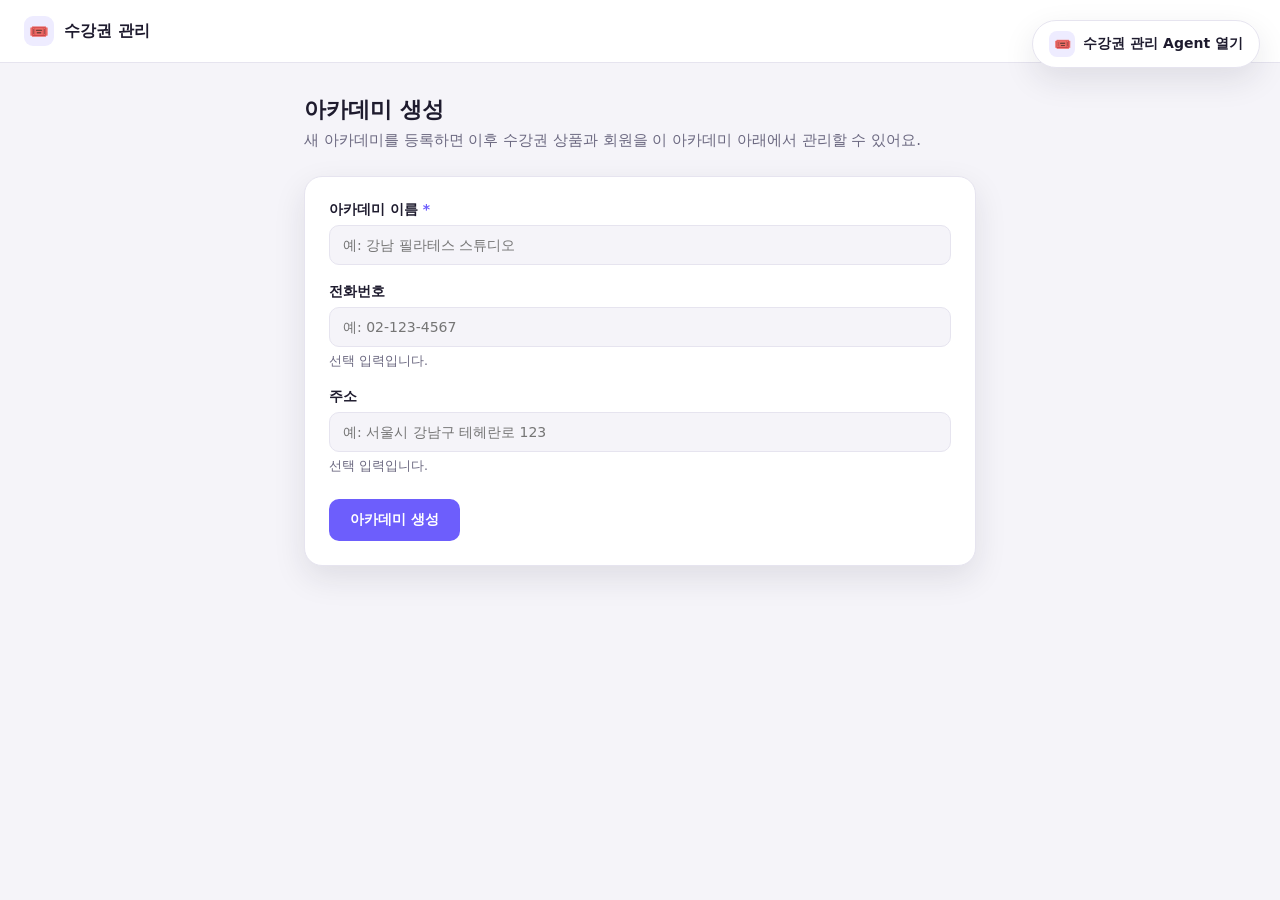
==== frontend/index.html @ db823a8c "feat: index.html" ====
<!DOCTYPE html>
<html lang="ko">
<head>
  <meta charset="UTF-8" />
  <meta name="viewport" content="width=device-width, initial-scale=1.0" />
  <title>수강권 관리 Agent</title>
  <style>
    :root {
      --color-brand: #6d5efc;
      --color-brand-soft: #eeecff;
      --color-text: #1e1b2e;
      --color-muted: #6b6880;
      --color-border: #e6e4ef;
      --color-surface: #ffffff;
      --color-bg: #f5f4f9;
      --radius-card: 18px;
      --shadow-card: 0 12px 32px rgba(30, 27, 46, 0.10);
    }

    * { box-sizing: border-box; }

    html, body {
      margin: 0;
      height: 100%;
    }

    body {
      font-family: "Pretendard", "Segoe UI", system-ui, -apple-system, sans-serif;
      background: var(--color-bg);
      color: var(--color-text);
      min-height: 100%;
    }

    /* ===== 메인 페이지 ===== */
    .app-header {
      display: flex;
      align-items: center;
      gap: 10px;
      padding: 16px 24px;
      background: var(--color-surface);
      border-bottom: 1px solid var(--color-border);
    }

    .app-header__badge {
      display: inline-flex;
      align-items: center;
      justify-content: center;
      width: 30px;
      height: 30px;
      border-radius: 9px;
      background: var(--color-brand-soft);
      font-size: 16px;
    }

    .app-header__title {
      margin: 0;
      font-size: 16px;
      font-weight: 700;
    }

    .page {
      max-width: 720px;
      margin: 0 auto;
      padding: 32px 24px 96px;
    }

    .page__title {
      margin: 0 0 4px;
      font-size: 22px;
      font-weight: 700;
    }

    .page__lead {
      margin: 0 0 24px;
      color: var(--color-muted);
      font-size: 15px;
      line-height: 1.55;
    }

    .panel {
      background: var(--color-surface);
      border: 1px solid var(--color-border);
      border-radius: var(--radius-card);
      box-shadow: var(--shadow-card);
      padding: 24px;
    }

    /* 폼 */
    .field { margin-bottom: 18px; }
    .field:last-of-type { margin-bottom: 0; }

    .field__label {
      display: block;
      margin-bottom: 6px;
      font-size: 14px;
      font-weight: 600;
    }

    .field__req { color: var(--color-brand); }

    .field__hint {
      margin-top: 6px;
      font-size: 12.5px;
      color: var(--color-muted);
    }

    .input {
      width: 100%;
      padding: 11px 13px;
      border: 1px solid var(--color-border);
      border-radius: 10px;
      background: var(--color-bg);
      font: inherit;
      font-size: 14px;
      color: var(--color-text);
    }

    .input:focus {
      outline: none;
      border-color: var(--color-brand);
      background: var(--color-surface);
    }

    .input[aria-invalid="true"] {
      border-color: #d64550;
      background: #fff5f5;
    }

    .field__error {
      margin-top: 6px;
      font-size: 12.5px;
      color: #c1121f;
    }

    .field__error[hidden] { display: none; }

    .form-actions {
      display: flex;
      align-items: center;
      gap: 12px;
      margin-top: 24px;
    }

    .btn {
      display: inline-flex;
      align-items: center;
      justify-content: center;
      gap: 8px;
      padding: 11px 20px;
      border: 1px solid transparent;
      border-radius: 10px;
      font: inherit;
      font-size: 14px;
      font-weight: 600;
      cursor: pointer;
      transition: opacity 0.15s ease, background 0.15s ease;
    }

    .btn--primary {
      background: var(--color-brand);
      color: #fff;
    }

    .btn--primary:hover { opacity: 0.92; }

    .btn--primary:disabled {
      opacity: 0.5;
      cursor: not-allowed;
    }

    .btn:focus-visible {
      outline: 2px solid var(--color-brand);
      outline-offset: 2px;
    }

    .spinner {
      width: 15px;
      height: 15px;
      border: 2px solid rgba(255, 255, 255, 0.5);
      border-top-color: #fff;
      border-radius: 50%;
      animation: spin 0.7s linear infinite;
    }

    @keyframes spin { to { transform: rotate(360deg); } }

    @media (prefers-reduced-motion: reduce) {
      .spinner { animation: none; }
    }

    /* 폼 상태 알림 */
    .form-status {
      margin-top: 20px;
      padding: 14px 16px;
      border-radius: 12px;
      font-size: 14px;
      line-height: 1.55;
    }

    .form-status[hidden] { display: none; }

    .form-status--success {
      background: #edf9f0;
      border: 1px solid #bfe6c8;
      color: #1c6b34;
    }

    .form-status--error {
      background: #fdeef0;
      border: 1px solid #f3c2c8;
      color: #a01722;
    }

    .form-status__title { font-weight: 700; margin-bottom: 4px; }

    .form-status dl {
      margin: 8px 0 0;
      display: grid;
      grid-template-columns: auto 1fr;
      gap: 4px 12px;
      font-size: 13px;
    }

    .form-status dt { color: var(--color-muted); }
    .form-status dd { margin: 0; word-break: break-word; }

    /* ===== 채팅 오버레이 ===== */
    .overlay {
      position: fixed;
      inset: 0;
      z-index: 50;
      display: flex;
      align-items: center;
      justify-content: center;
      padding: 24px;
      background: rgba(30, 27, 46, 0.45);
    }

    .overlay[hidden] { display: none; }

    .card {
      width: 100%;
      max-width: 800px;
      height: 600px;
      max-height: 100%;
      background: var(--color-surface);
      border: 1px solid var(--color-border);
      border-radius: var(--radius-card);
      box-shadow: var(--shadow-card);
      display: flex;
      flex-direction: column;
      overflow: hidden;
    }

    /* 헤더: 제목 + 오른쪽 위 닫기 버튼 */
    .card__header {
      display: flex;
      align-items: center;
      justify-content: space-between;
      gap: 12px;
      padding: 16px 18px;
      border-bottom: 1px solid var(--color-border);
    }

    .card__title {
      display: flex;
      align-items: center;
      gap: 8px;
      font-size: 15px;
      font-weight: 600;
      margin: 0;
    }

    .card__badge {
      display: inline-flex;
      align-items: center;
      justify-content: center;
      width: 28px;
      height: 28px;
      border-radius: 8px;
      background: var(--color-brand-soft);
      color: var(--color-brand);
      font-size: 15px;
    }

    .card__close {
      display: inline-flex;
      align-items: center;
      justify-content: center;
      width: 32px;
      height: 32px;
      border: none;
      border-radius: 8px;
      background: transparent;
      color: var(--color-muted);
      font-size: 20px;
      line-height: 1;
      cursor: pointer;
      transition: background 0.15s ease, color 0.15s ease;
    }

    .card__close:hover {
      background: var(--color-brand-soft);
      color: var(--color-text);
    }

    .card__close:focus-visible {
      outline: 2px solid var(--color-brand);
      outline-offset: 2px;
    }

    /* 닫은 뒤 다시 열기 위한 런처 버튼 (위쪽 고정) */
    .launcher {
      position: fixed;
      top: 20px;
      right: 20px;
      display: inline-flex;
      align-items: center;
      gap: 8px;
      padding: 10px 16px;
      border: 1px solid var(--color-border);
      border-radius: 999px;
      background: var(--color-surface);
      color: var(--color-text);
      font: inherit;
      font-size: 14px;
      font-weight: 600;
      box-shadow: var(--shadow-card);
      cursor: pointer;
      transition: transform 0.15s ease, box-shadow 0.15s ease;
    }

    .launcher:hover {
      transform: translateY(-1px);
      box-shadow: 0 16px 36px rgba(30, 27, 46, 0.14);
    }

    .launcher:focus-visible {
      outline: 2px solid var(--color-brand);
      outline-offset: 2px;
    }

    .launcher[hidden] { display: none; }

    .launcher__icon {
      display: inline-flex;
      align-items: center;
      justify-content: center;
      width: 26px;
      height: 26px;
      border-radius: 8px;
      background: var(--color-brand-soft);
      color: var(--color-brand);
      font-size: 14px;
    }

    /* 헤더 뒤로가기(역할 변경) 버튼 */
    .card__back {
      display: inline-flex;
      align-items: center;
      justify-content: center;
      width: 32px;
      height: 32px;
      margin-right: -4px;
      border: none;
      border-radius: 8px;
      background: transparent;
      color: var(--color-muted);
      font-size: 18px;
      line-height: 1;
      cursor: pointer;
      transition: background 0.15s ease, color 0.15s ease;
    }

    .card__back:hover {
      background: var(--color-brand-soft);
      color: var(--color-text);
    }

    .card__back:focus-visible {
      outline: 2px solid var(--color-brand);
      outline-offset: 2px;
    }

    .card__back[hidden] { display: none; }

    /* 화면(뷰) 전환 */
    .view { display: flex; flex-direction: column; flex: 1; min-height: 0; }
    .view[hidden] { display: none; }

    /* 역할 선택 화면 */
    .role-view {
      padding: 28px 24px;
      gap: 18px;
      overflow-y: auto;
    }

    .role-view__lead {
      margin: 6px 2px 2px;
      color: var(--color-muted);
      font-size: 15px;
      line-height: 1.5;
    }

    /* 넓은 화면에서는 역할 카드를 2열로 */
    .role-grid {
      display: grid;
      grid-template-columns: repeat(2, 1fr);
      gap: 16px;
    }

    .role-card {
      display: flex;
      flex-direction: column;
      align-items: flex-start;
      gap: 14px;
      width: 100%;
      height: 100%;
      text-align: left;
      padding: 22px;
      border: 1px solid var(--color-border);
      border-radius: 14px;
      background: var(--color-surface);
      cursor: pointer;
      transition: border-color 0.15s ease, box-shadow 0.15s ease, transform 0.15s ease;
    }

    .role-card:hover {
      border-color: var(--color-brand);
      box-shadow: var(--shadow-card);
      transform: translateY(-1px);
    }

    .role-card:focus-visible {
      outline: 2px solid var(--color-brand);
      outline-offset: 2px;
    }

    .role-card__icon {
      flex-shrink: 0;
      display: inline-flex;
      align-items: center;
      justify-content: center;
      width: 46px;
      height: 46px;
      border-radius: 12px;
      background: var(--color-brand-soft);
      font-size: 22px;
    }

    .role-card__text { display: flex; flex-direction: column; gap: 3px; }

    .role-card__name {
      font-size: 15px;
      font-weight: 600;
      color: var(--color-text);
    }

    .role-card__desc {
      font-size: 13px;
      line-height: 1.45;
      color: var(--color-muted);
    }

    /* 좁은 화면: 카드 높이/역할 2열/말풍선 폭을 완화 */
    @media (max-width: 720px) {
      .overlay { padding: 12px; align-items: stretch; }
      .card { height: auto; min-height: 520px; max-width: 100%; flex: 1; }
      .role-grid { grid-template-columns: 1fr; }
      .message { max-width: 82%; }
      .launcher { top: 12px; right: 12px; }
      .page { padding: 24px 16px 96px; }
    }

    /* 본문: 채팅 메시지 영역 */
    .card__body {
      flex: 1;
      overflow-y: auto;
      padding: 18px;
      display: flex;
      flex-direction: column;
      gap: 12px;
    }

    .message {
      max-width: 66%;
      padding: 10px 14px;
      border-radius: 14px;
      font-size: 14px;
      line-height: 1.5;
      white-space: pre-wrap;
      word-break: break-word;
    }

    .message--bot {
      align-self: flex-start;
      background: var(--color-brand-soft);
      color: var(--color-text);
      border-bottom-left-radius: 4px;
    }

    .message--user {
      align-self: flex-end;
      background: var(--color-brand);
      color: #fff;
      border-bottom-right-radius: 4px;
    }

    /* 하단: 채팅 입력창 */
    .card__footer {
      border-top: 1px solid var(--color-border);
      padding: 12px;
    }

    .chat-form {
      display: flex;
      align-items: flex-end;
      gap: 8px;
      background: var(--color-bg);
      border: 1px solid var(--color-border);
      border-radius: 14px;
      padding: 6px 6px 6px 12px;
    }

    .chat-form:focus-within {
      border-color: var(--color-brand);
    }

    .chat-form__input {
      flex: 1;
      border: none;
      background: transparent;
      resize: none;
      font: inherit;
      font-size: 14px;
      line-height: 1.5;
      color: var(--color-text);
      max-height: 96px;
      padding: 6px 0;
    }

    .chat-form__input:focus {
      outline: none;
    }

    .chat-form__send {
      flex-shrink: 0;
      display: inline-flex;
      align-items: center;
      justify-content: center;
      width: 36px;
      height: 36px;
      border: none;
      border-radius: 10px;
      background: var(--color-brand);
      color: #fff;
      font-size: 16px;
      cursor: pointer;
      transition: opacity 0.15s ease;
    }

    .chat-form__send:hover { opacity: 0.9; }

    .chat-form__send:disabled {
      opacity: 0.4;
      cursor: not-allowed;
    }

    .chat-form__send:focus-visible {
      outline: 2px solid var(--color-brand);
      outline-offset: 2px;
    }
  </style>
</head>
<body>
  <!-- 상단 헤더 -->
  <header class="app-header">
    <span class="app-header__badge" aria-hidden="true">🎟️</span>
    <h1 class="app-header__title">수강권 관리</h1>
  </header>

  <!-- 메인 페이지: 아카데미 생성 -->
  <main class="page">
    <h2 class="page__title">아카데미 생성</h2>
    <p class="page__lead">새 아카데미를 등록하면 이후 수강권 상품과 회원을 이 아카데미 아래에서 관리할 수 있어요.</p>

    <section class="panel">
      <form id="academyForm" novalidate>
        <div class="field">
          <label class="field__label" for="academyName">
            아카데미 이름 <span class="field__req" aria-hidden="true">*</span>
          </label>
          <input
            class="input"
            type="text"
            id="academyName"
            name="name"
            maxlength="200"
            placeholder="예: 강남 필라테스 스튜디오"
            autocomplete="organization"
            required
          />
          <p class="field__error" id="academyNameError" hidden></p>
        </div>

        <div class="field">
          <label class="field__label" for="academyPhone">전화번호</label>
          <input
            class="input"
            type="tel"
            id="academyPhone"
            name="phone"
            maxlength="50"
            placeholder="예: 02-123-4567"
            autocomplete="tel"
          />
          <p class="field__hint">선택 입력입니다.</p>
        </div>

        <div class="field">
          <label class="field__label" for="academyAddress">주소</label>
          <input
            class="input"
            type="text"
            id="academyAddress"
            name="address"
            maxlength="500"
            placeholder="예: 서울시 강남구 테헤란로 123"
            autocomplete="street-address"
          />
          <p class="field__hint">선택 입력입니다.</p>
        </div>

        <div class="form-actions">
          <button type="submit" class="btn btn--primary" id="academySubmit">아카데미 생성</button>
        </div>

        <div class="form-status" id="academyStatus" role="status" aria-live="polite" hidden></div>
      </form>
    </section>
  </main>

  <!-- 수강권 관리 Agent 실행 버튼 -->
  <button type="button" class="launcher" id="launcherBtn">
    <span class="launcher__icon" aria-hidden="true">🎟️</span>
    수강권 관리 Agent 열기
  </button>

  <!-- 채팅 오버레이 -->
  <div class="overlay" id="overlay" hidden>
  <section class="card" role="dialog" aria-modal="true" aria-label="수강권 관리 Agent 채팅">
    <header class="card__header">
      <button type="button" class="card__back" id="backBtn" aria-label="역할 다시 선택" hidden>&larr;</button>
      <h1 class="card__title">
        <span class="card__badge" id="headerBadge" aria-hidden="true">🎟️</span>
        <span id="headerTitle">수강권 관리 Agent</span>
      </h1>
      <button type="button" class="card__close" id="closeBtn" aria-label="닫기">&times;</button>
    </header>

    <!-- 1단계: 역할 선택 -->
    <div class="view role-view" id="roleView">
      <p class="role-view__lead">어떤 방식으로 이용하시나요? 역할에 맞는 관리 화면으로 안내해 드릴게요.</p>

      <div class="role-grid">
        <button type="button" class="role-card" data-role="owner">
          <span class="role-card__icon" aria-hidden="true">🏫</span>
          <span class="role-card__text">
            <span class="role-card__name">자영업자 (사업자)</span>
            <span class="role-card__desc">수강권 상품 등록, 회원 수강권 발급·차감, 매출·잔여 현황을 관리해요.</span>
          </span>
        </button>

        <button type="button" class="role-card" data-role="member">
          <span class="role-card__icon" aria-hidden="true">🙋</span>
          <span class="role-card__text">
            <span class="role-card__name">회원 (이용자)</span>
            <span class="role-card__desc">내 수강권 잔여 횟수·만료일 확인, 사용 내역 조회, 예약·환불을 요청해요.</span>
          </span>
        </button>
      </div>
    </div>

    <!-- 2단계: 역할별 채팅 -->
    <div class="view" id="chatView" hidden>
      <div class="card__body" id="messages" aria-live="polite"></div>

      <footer class="card__footer">
        <form class="chat-form" id="chatForm">
          <label for="chatInput" class="sr-only" style="position:absolute;width:1px;height:1px;overflow:hidden;clip:rect(0 0 0 0);">메시지 입력</label>
          <textarea
            id="chatInput"
            class="chat-form__input"
            rows="1"
            placeholder="메시지를 입력하세요…"
            autocomplete="off"
          ></textarea>
          <button type="submit" class="chat-form__send" id="sendBtn" aria-label="보내기" disabled>➤</button>
        </form>
      </footer>
    </div>
  </section>
  </div>

  <script>
    // =========================================================
    // API 클라이언트 — 백엔드 경계를 이 한 곳에서만 관리한다.
    // 실제 URL/헤더는 화면 로직이 알지 못하게 어댑터로 감싼다.
    // =========================================================
    const API_BASE_URL =
      (window.__API_BASE_URL__ || "http://127.0.0.1:8000").replace(/\/+$/, "");

    async function apiRequest(path, options = {}) {
      const res = await fetch(API_BASE_URL + path, {
        headers: { "Content-Type": "application/json" },
        ...options,
      });
      let body = null;
      try {
        body = await res.json();
      } catch (_) {
        /* 본문이 없거나 JSON이 아님 */
      }
      if (!res.ok) {
        const err = new Error("API 요청 실패");
        err.status = res.status;
        err.body = body;
        throw err;
      }
      return body;
    }

    const academyApi = {
      // POST /api/academies → 생성된 아카데미 객체 반환
      create(payload) {
        return apiRequest("/api/academies", {
          method: "POST",
          body: JSON.stringify(payload),
        });
      },
    };

    // 서버/네트워크 오류를 사용자에게 보여줄 문구로 변환
    function messageFromError(err) {
      if (err.status === undefined) {
        return "서버에 연결할 수 없어요. 백엔드가 실행 중인지 확인한 뒤 다시 시도해 주세요.";
      }
      if (err.body && err.body.error && err.body.error.message) {
        return err.body.error.message; // 예측된 업무 오류
      }
      if (err.body && Array.isArray(err.body.detail) && err.body.detail[0]) {
        return err.body.detail[0].msg || "입력값을 다시 확인해 주세요.";
      }
      return `요청에 실패했어요. (HTTP ${err.status})`;
    }

    // =========================================================
    // 아카데미 생성 폼
    // =========================================================
    const academyForm = document.getElementById("academyForm");
    const academyName = document.getElementById("academyName");
    const academyPhone = document.getElementById("academyPhone");
    const academyAddress = document.getElementById("academyAddress");
    const academyNameError = document.getElementById("academyNameError");
    const academySubmit = document.getElementById("academySubmit");
    const academyStatus = document.getElementById("academyStatus");

    function setNameError(msg) {
      if (msg) {
        academyNameError.textContent = msg;
        academyNameError.hidden = false;
        academyName.setAttribute("aria-invalid", "true");
      } else {
        academyNameError.hidden = true;
        academyName.removeAttribute("aria-invalid");
      }
    }

    function setSubmitting(on) {
      academySubmit.disabled = on;
      academySubmit.textContent = "";
      if (on) {
        const sp = document.createElement("span");
        sp.className = "spinner";
        academySubmit.append(sp, document.createTextNode("생성 중…"));
      } else {
        academySubmit.textContent = "아카데미 생성";
      }
    }

    // 결과는 DOM API로만 구성해 사용자 입력/서버 응답을 안전하게 렌더링
    function showAcademySuccess(academy) {
      academyStatus.className = "form-status form-status--success";
      academyStatus.textContent = "";
      const title = document.createElement("div");
      title.className = "form-status__title";
      title.textContent = "아카데미가 생성되었습니다.";
      const dl = document.createElement("dl");
      const rows = [
        ["ID", String(academy.id)],
        ["이름", academy.name],
        ["전화번호", academy.phone || "-"],
        ["주소", academy.address || "-"],
      ];
      for (const [key, value] of rows) {
        const dt = document.createElement("dt");
        dt.textContent = key;
        const dd = document.createElement("dd");
        dd.textContent = value;
        dl.append(dt, dd);
      }
      academyStatus.append(title, dl);
      academyStatus.hidden = false;
    }

    function showAcademyError(message) {
      academyStatus.className = "form-status form-status--error";
      academyStatus.textContent = "";
      const title = document.createElement("div");
      title.className = "form-status__title";
      title.textContent = "생성에 실패했습니다.";
      const body = document.createElement("div");
      body.textContent = message;
      academyStatus.append(title, body);
      academyStatus.hidden = false;
    }

    // 이름을 입력하기 시작하면 오류 표시를 해제
    academyName.addEventListener("input", () => {
      if (academyName.value.trim()) setNameError("");
    });

    academyForm.addEventListener("submit", async (e) => {
      e.preventDefault();

      const name = academyName.value.trim();
      if (!name) {
        setNameError("아카데미 이름을 입력해 주세요.");
        academyName.focus();
        return;
      }
      setNameError("");
      academyStatus.hidden = true;

      // 백엔드가 허용하는 필드만 전송(빈 선택값은 생략)
      const payload = { name };
      const phone = academyPhone.value.trim();
      const address = academyAddress.value.trim();
      if (phone) payload.phone = phone;
      if (address) payload.address = address;

      setSubmitting(true);
      try {
        const academy = await academyApi.create(payload);
        showAcademySuccess(academy);
        academyForm.reset();
      } catch (err) {
        showAcademyError(messageFromError(err));
      } finally {
        setSubmitting(false);
      }
    });

    // =========================================================
    // 수강권 관리 Agent (오버레이 채팅)
    // =========================================================
    const overlay = document.getElementById("overlay");
    const messagesEl = document.getElementById("messages");
    const form = document.getElementById("chatForm");
    const input = document.getElementById("chatInput");
    const sendBtn = document.getElementById("sendBtn");
    const closeBtn = document.getElementById("closeBtn");
    const backBtn = document.getElementById("backBtn");
    const launcherBtn = document.getElementById("launcherBtn");
    const card = document.querySelector(".card");
    const roleView = document.getElementById("roleView");
    const chatView = document.getElementById("chatView");
    const headerBadge = document.getElementById("headerBadge");
    const headerTitle = document.getElementById("headerTitle");
    const roleButtons = document.querySelectorAll(".role-card");

    // 역할별 화면 구성 (자영업자 / 회원)
    const ROLES = {
      owner: {
        badge: "🏫",
        title: "수강권 관리 · 사업자",
        greeting: "사업자 모드예요. 수강권 상품 등록, 회원 발급·차감, 매출 현황 중 무엇을 도와드릴까요?",
        placeholder: "예: 10회권 상품을 새로 만들어줘",
      },
      member: {
        badge: "🙋",
        title: "수강권 관리 · 회원",
        greeting: "회원 모드예요. 내 수강권 잔여 횟수, 만료일, 사용 내역 중 무엇이 궁금하세요?",
        placeholder: "예: 내 수강권 몇 회 남았는지 알려줘",
      },
    };

    // 역할 선택 → 채팅 화면으로 전환
    function selectRole(roleKey) {
      const role = ROLES[roleKey];
      if (!role) return;
      headerBadge.textContent = role.badge;
      headerTitle.textContent = role.title;
      input.placeholder = role.placeholder;
      messagesEl.innerHTML = "";
      addMessage(role.greeting, "bot");
      roleView.hidden = true;
      chatView.hidden = false;
      backBtn.hidden = false;
      input.value = "";
      syncInput();
      input.focus();
    }

    // 채팅 → 역할 선택 화면으로 복귀
    function showRolePicker() {
      chatView.hidden = true;
      roleView.hidden = false;
      backBtn.hidden = true;
      headerBadge.textContent = "🎟️";
      headerTitle.textContent = "수강권 관리 Agent";
    }

    // 사용자 입력은 textContent로만 넣어 안전하게 렌더링
    function addMessage(text, from) {
      const el = document.createElement("div");
      el.className = "message message--" + from;
      el.textContent = text;
      messagesEl.appendChild(el);
      messagesEl.scrollTop = messagesEl.scrollHeight;
    }

    // 입력값 유무에 따라 보내기 버튼 활성화 + 높이 자동 조절
    function syncInput() {
      sendBtn.disabled = input.value.trim().length === 0;
      input.style.height = "auto";
      input.style.height = Math.min(input.scrollHeight, 96) + "px";
    }

    input.addEventListener("input", syncInput);

    // Enter 전송, Shift+Enter 줄바꿈
    input.addEventListener("keydown", (e) => {
      if (e.key === "Enter" && !e.shiftKey) {
        e.preventDefault();
        form.requestSubmit();
      }
    });

    form.addEventListener("submit", (e) => {
      e.preventDefault();
      const text = input.value.trim();
      if (!text) return;
      addMessage(text, "user");
      input.value = "";
      syncInput();
      input.focus();
      // TODO: 백엔드 API 연동 자리 (현재는 목 응답)
    });

    roleButtons.forEach((btn) => {
      btn.addEventListener("click", () => selectRole(btn.dataset.role));
    });

    backBtn.addEventListener("click", showRolePicker);

    // 오버레이 열기/닫기 + 포커스 관리
    let lastFocused = null;

    function openAgent() {
      lastFocused = document.activeElement;
      overlay.hidden = false;
      launcherBtn.hidden = true;
      // 채팅 중이면 입력창, 아니면 첫 역할 버튼으로 포커스
      (chatView.hidden ? roleButtons[0] : input).focus();
    }

    function closeAgent() {
      overlay.hidden = true;
      launcherBtn.hidden = false;
      (lastFocused && document.contains(lastFocused) ? lastFocused : launcherBtn).focus();
    }

    launcherBtn.addEventListener("click", openAgent);
    closeBtn.addEventListener("click", closeAgent);

    // 배경(오버레이) 클릭으로 닫기
    overlay.addEventListener("mousedown", (e) => {
      if (e.target === overlay) closeAgent();
    });

    // Escape로 닫기
    document.addEventListener("keydown", (e) => {
      if (e.key === "Escape" && !overlay.hidden) closeAgent();
    });
  </script>
</body>
</html>
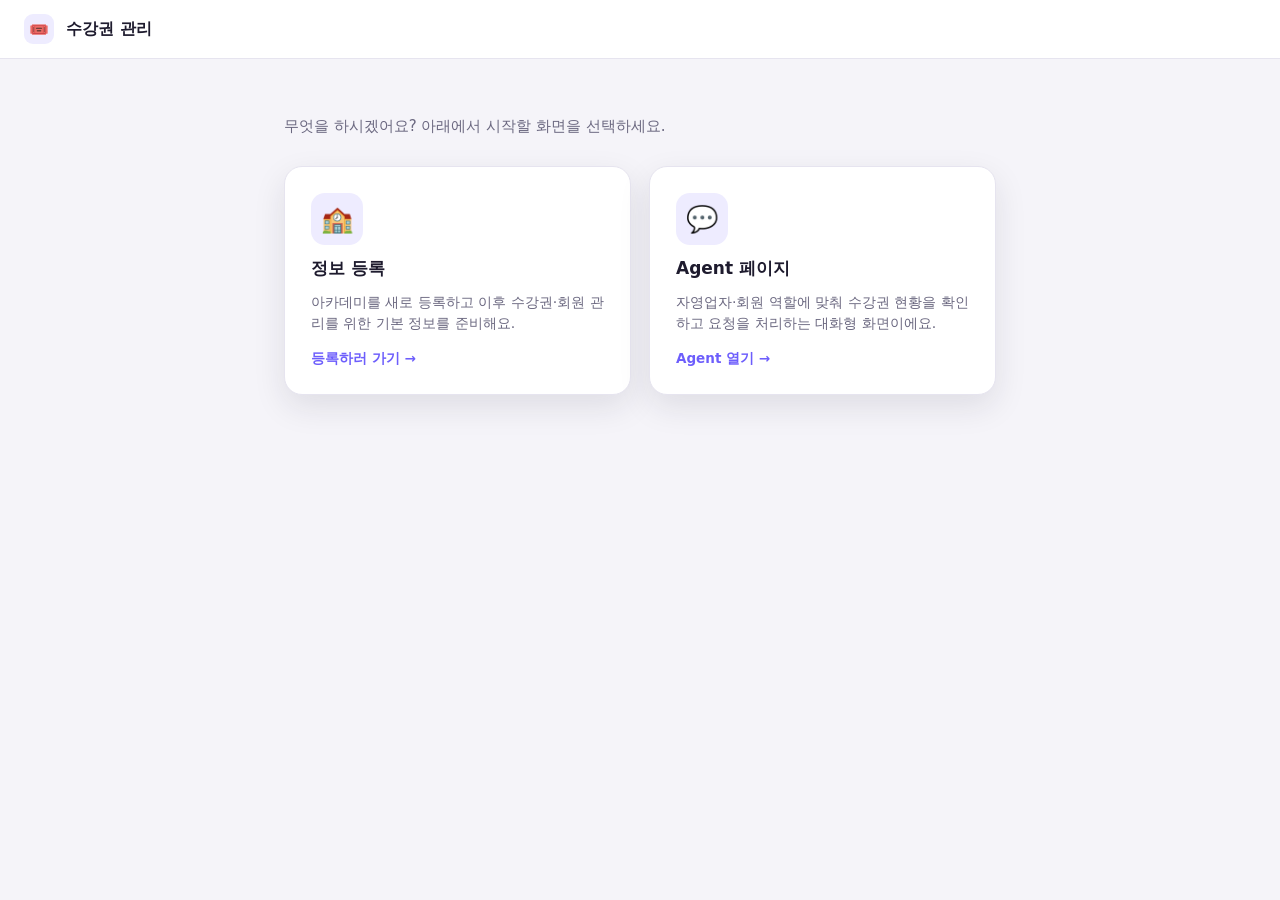
==== commit 0117da63: "feat: html 페이지 분리" ====
--- a/frontend/index.html
+++ b/frontend/index.html
@@ -3,996 +3,33 @@
 <head>
   <meta charset="UTF-8" />
   <meta name="viewport" content="width=device-width, initial-scale=1.0" />
-  <title>수강권 관리 Agent</title>
-  <style>
-    :root {
-      --color-brand: #6d5efc;
-      --color-brand-soft: #eeecff;
-      --color-text: #1e1b2e;
-      --color-muted: #6b6880;
-      --color-border: #e6e4ef;
-      --color-surface: #ffffff;
-      --color-bg: #f5f4f9;
-      --radius-card: 18px;
-      --shadow-card: 0 12px 32px rgba(30, 27, 46, 0.10);
-    }
-
-    * { box-sizing: border-box; }
-
-    html, body {
-      margin: 0;
-      height: 100%;
-    }
-
-    body {
-      font-family: "Pretendard", "Segoe UI", system-ui, -apple-system, sans-serif;
-      background: var(--color-bg);
-      color: var(--color-text);
-      min-height: 100%;
-    }
-
-    /* ===== 메인 페이지 ===== */
-    .app-header {
-      display: flex;
-      align-items: center;
-      gap: 10px;
-      padding: 16px 24px;
-      background: var(--color-surface);
-      border-bottom: 1px solid var(--color-border);
-    }
-
-    .app-header__badge {
-      display: inline-flex;
-      align-items: center;
-      justify-content: center;
-      width: 30px;
-      height: 30px;
-      border-radius: 9px;
-      background: var(--color-brand-soft);
-      font-size: 16px;
-    }
-
-    .app-header__title {
-      margin: 0;
-      font-size: 16px;
-      font-weight: 700;
-    }
-
-    .page {
-      max-width: 720px;
-      margin: 0 auto;
-      padding: 32px 24px 96px;
-    }
-
-    .page__title {
-      margin: 0 0 4px;
-      font-size: 22px;
-      font-weight: 700;
-    }
-
-    .page__lead {
-      margin: 0 0 24px;
-      color: var(--color-muted);
-      font-size: 15px;
-      line-height: 1.55;
-    }
-
-    .panel {
-      background: var(--color-surface);
-      border: 1px solid var(--color-border);
-      border-radius: var(--radius-card);
-      box-shadow: var(--shadow-card);
-      padding: 24px;
-    }
-
-    /* 폼 */
-    .field { margin-bottom: 18px; }
-    .field:last-of-type { margin-bottom: 0; }
-
-    .field__label {
-      display: block;
-      margin-bottom: 6px;
-      font-size: 14px;
-      font-weight: 600;
-    }
-
-    .field__req { color: var(--color-brand); }
-
-    .field__hint {
-      margin-top: 6px;
-      font-size: 12.5px;
-      color: var(--color-muted);
-    }
-
-    .input {
-      width: 100%;
-      padding: 11px 13px;
-      border: 1px solid var(--color-border);
-      border-radius: 10px;
-      background: var(--color-bg);
-      font: inherit;
-      font-size: 14px;
-      color: var(--color-text);
-    }
-
-    .input:focus {
-      outline: none;
-      border-color: var(--color-brand);
-      background: var(--color-surface);
-    }
-
-    .input[aria-invalid="true"] {
-      border-color: #d64550;
-      background: #fff5f5;
-    }
-
-    .field__error {
-      margin-top: 6px;
-      font-size: 12.5px;
-      color: #c1121f;
-    }
-
-    .field__error[hidden] { display: none; }
-
-    .form-actions {
-      display: flex;
-      align-items: center;
-      gap: 12px;
-      margin-top: 24px;
-    }
-
-    .btn {
-      display: inline-flex;
-      align-items: center;
-      justify-content: center;
-      gap: 8px;
-      padding: 11px 20px;
-      border: 1px solid transparent;
-      border-radius: 10px;
-      font: inherit;
-      font-size: 14px;
-      font-weight: 600;
-      cursor: pointer;
-      transition: opacity 0.15s ease, background 0.15s ease;
-    }
-
-    .btn--primary {
-      background: var(--color-brand);
-      color: #fff;
-    }
-
-    .btn--primary:hover { opacity: 0.92; }
-
-    .btn--primary:disabled {
-      opacity: 0.5;
-      cursor: not-allowed;
-    }
-
-    .btn:focus-visible {
-      outline: 2px solid var(--color-brand);
-      outline-offset: 2px;
-    }
-
-    .spinner {
-      width: 15px;
-      height: 15px;
-      border: 2px solid rgba(255, 255, 255, 0.5);
-      border-top-color: #fff;
-      border-radius: 50%;
-      animation: spin 0.7s linear infinite;
-    }
-
-    @keyframes spin { to { transform: rotate(360deg); } }
-
-    @media (prefers-reduced-motion: reduce) {
-      .spinner { animation: none; }
-    }
-
-    /* 폼 상태 알림 */
-    .form-status {
-      margin-top: 20px;
-      padding: 14px 16px;
-      border-radius: 12px;
-      font-size: 14px;
-      line-height: 1.55;
-    }
-
-    .form-status[hidden] { display: none; }
-
-    .form-status--success {
-      background: #edf9f0;
-      border: 1px solid #bfe6c8;
-      color: #1c6b34;
-    }
-
-    .form-status--error {
-      background: #fdeef0;
-      border: 1px solid #f3c2c8;
-      color: #a01722;
-    }
-
-    .form-status__title { font-weight: 700; margin-bottom: 4px; }
-
-    .form-status dl {
-      margin: 8px 0 0;
-      display: grid;
-      grid-template-columns: auto 1fr;
-      gap: 4px 12px;
-      font-size: 13px;
-    }
-
-    .form-status dt { color: var(--color-muted); }
-    .form-status dd { margin: 0; word-break: break-word; }
-
-    /* ===== 채팅 오버레이 ===== */
-    .overlay {
-      position: fixed;
-      inset: 0;
-      z-index: 50;
-      display: flex;
-      align-items: center;
-      justify-content: center;
-      padding: 24px;
-      background: rgba(30, 27, 46, 0.45);
-    }
-
-    .overlay[hidden] { display: none; }
-
-    .card {
-      width: 100%;
-      max-width: 800px;
-      height: 600px;
-      max-height: 100%;
-      background: var(--color-surface);
-      border: 1px solid var(--color-border);
-      border-radius: var(--radius-card);
-      box-shadow: var(--shadow-card);
-      display: flex;
-      flex-direction: column;
-      overflow: hidden;
-    }
-
-    /* 헤더: 제목 + 오른쪽 위 닫기 버튼 */
-    .card__header {
-      display: flex;
-      align-items: center;
-      justify-content: space-between;
-      gap: 12px;
-      padding: 16px 18px;
-      border-bottom: 1px solid var(--color-border);
-    }
-
-    .card__title {
-      display: flex;
-      align-items: center;
-      gap: 8px;
-      font-size: 15px;
-      font-weight: 600;
-      margin: 0;
-    }
-
-    .card__badge {
-      display: inline-flex;
-      align-items: center;
-      justify-content: center;
-      width: 28px;
-      height: 28px;
-      border-radius: 8px;
-      background: var(--color-brand-soft);
-      color: var(--color-brand);
-      font-size: 15px;
-    }
-
-    .card__close {
-      display: inline-flex;
-      align-items: center;
-      justify-content: center;
-      width: 32px;
-      height: 32px;
-      border: none;
-      border-radius: 8px;
-      background: transparent;
-      color: var(--color-muted);
-      font-size: 20px;
-      line-height: 1;
-      cursor: pointer;
-      transition: background 0.15s ease, color 0.15s ease;
-    }
-
-    .card__close:hover {
-      background: var(--color-brand-soft);
-      color: var(--color-text);
-    }
-
-    .card__close:focus-visible {
-      outline: 2px solid var(--color-brand);
-      outline-offset: 2px;
-    }
-
-    /* 닫은 뒤 다시 열기 위한 런처 버튼 (위쪽 고정) */
-    .launcher {
-      position: fixed;
-      top: 20px;
-      right: 20px;
-      display: inline-flex;
-      align-items: center;
-      gap: 8px;
-      padding: 10px 16px;
-      border: 1px solid var(--color-border);
-      border-radius: 999px;
-      background: var(--color-surface);
-      color: var(--color-text);
-      font: inherit;
-      font-size: 14px;
-      font-weight: 600;
-      box-shadow: var(--shadow-card);
-      cursor: pointer;
-      transition: transform 0.15s ease, box-shadow 0.15s ease;
-    }
-
-    .launcher:hover {
-      transform: translateY(-1px);
-      box-shadow: 0 16px 36px rgba(30, 27, 46, 0.14);
-    }
-
-    .launcher:focus-visible {
-      outline: 2px solid var(--color-brand);
-      outline-offset: 2px;
-    }
-
-    .launcher[hidden] { display: none; }
-
-    .launcher__icon {
-      display: inline-flex;
-      align-items: center;
-      justify-content: center;
-      width: 26px;
-      height: 26px;
-      border-radius: 8px;
-      background: var(--color-brand-soft);
-      color: var(--color-brand);
-      font-size: 14px;
-    }
-
-    /* 헤더 뒤로가기(역할 변경) 버튼 */
-    .card__back {
-      display: inline-flex;
-      align-items: center;
-      justify-content: center;
-      width: 32px;
-      height: 32px;
-      margin-right: -4px;
-      border: none;
-      border-radius: 8px;
-      background: transparent;
-      color: var(--color-muted);
-      font-size: 18px;
-      line-height: 1;
-      cursor: pointer;
-      transition: background 0.15s ease, color 0.15s ease;
-    }
-
-    .card__back:hover {
-      background: var(--color-brand-soft);
-      color: var(--color-text);
-    }
-
-    .card__back:focus-visible {
-      outline: 2px solid var(--color-brand);
-      outline-offset: 2px;
-    }
-
-    .card__back[hidden] { display: none; }
-
-    /* 화면(뷰) 전환 */
-    .view { display: flex; flex-direction: column; flex: 1; min-height: 0; }
-    .view[hidden] { display: none; }
-
-    /* 역할 선택 화면 */
-    .role-view {
-      padding: 28px 24px;
-      gap: 18px;
-      overflow-y: auto;
-    }
-
-    .role-view__lead {
-      margin: 6px 2px 2px;
-      color: var(--color-muted);
-      font-size: 15px;
-      line-height: 1.5;
-    }
-
-    /* 넓은 화면에서는 역할 카드를 2열로 */
-    .role-grid {
-      display: grid;
-      grid-template-columns: repeat(2, 1fr);
-      gap: 16px;
-    }
-
-    .role-card {
-      display: flex;
-      flex-direction: column;
-      align-items: flex-start;
-      gap: 14px;
-      width: 100%;
-      height: 100%;
-      text-align: left;
-      padding: 22px;
-      border: 1px solid var(--color-border);
-      border-radius: 14px;
-      background: var(--color-surface);
-      cursor: pointer;
-      transition: border-color 0.15s ease, box-shadow 0.15s ease, transform 0.15s ease;
-    }
-
-    .role-card:hover {
-      border-color: var(--color-brand);
-      box-shadow: var(--shadow-card);
-      transform: translateY(-1px);
-    }
-
-    .role-card:focus-visible {
-      outline: 2px solid var(--color-brand);
-      outline-offset: 2px;
-    }
-
-    .role-card__icon {
-      flex-shrink: 0;
-      display: inline-flex;
-      align-items: center;
-      justify-content: center;
-      width: 46px;
-      height: 46px;
-      border-radius: 12px;
-      background: var(--color-brand-soft);
-      font-size: 22px;
-    }
-
-    .role-card__text { display: flex; flex-direction: column; gap: 3px; }
-
-    .role-card__name {
-      font-size: 15px;
-      font-weight: 600;
-      color: var(--color-text);
-    }
-
-    .role-card__desc {
-      font-size: 13px;
-      line-height: 1.45;
-      color: var(--color-muted);
-    }
-
-    /* 좁은 화면: 카드 높이/역할 2열/말풍선 폭을 완화 */
-    @media (max-width: 720px) {
-      .overlay { padding: 12px; align-items: stretch; }
-      .card { height: auto; min-height: 520px; max-width: 100%; flex: 1; }
-      .role-grid { grid-template-columns: 1fr; }
-      .message { max-width: 82%; }
-      .launcher { top: 12px; right: 12px; }
-      .page { padding: 24px 16px 96px; }
-    }
-
-    /* 본문: 채팅 메시지 영역 */
-    .card__body {
-      flex: 1;
-      overflow-y: auto;
-      padding: 18px;
-      display: flex;
-      flex-direction: column;
-      gap: 12px;
-    }
-
-    .message {
-      max-width: 66%;
-      padding: 10px 14px;
-      border-radius: 14px;
-      font-size: 14px;
-      line-height: 1.5;
-      white-space: pre-wrap;
-      word-break: break-word;
-    }
-
-    .message--bot {
-      align-self: flex-start;
-      background: var(--color-brand-soft);
-      color: var(--color-text);
-      border-bottom-left-radius: 4px;
-    }
-
-    .message--user {
-      align-self: flex-end;
-      background: var(--color-brand);
-      color: #fff;
-      border-bottom-right-radius: 4px;
-    }
-
-    /* 하단: 채팅 입력창 */
-    .card__footer {
-      border-top: 1px solid var(--color-border);
-      padding: 12px;
-    }
-
-    .chat-form {
-      display: flex;
-      align-items: flex-end;
-      gap: 8px;
-      background: var(--color-bg);
-      border: 1px solid var(--color-border);
-      border-radius: 14px;
-      padding: 6px 6px 6px 12px;
-    }
-
-    .chat-form:focus-within {
-      border-color: var(--color-brand);
-    }
-
-    .chat-form__input {
-      flex: 1;
-      border: none;
-      background: transparent;
-      resize: none;
-      font: inherit;
-      font-size: 14px;
-      line-height: 1.5;
-      color: var(--color-text);
-      max-height: 96px;
-      padding: 6px 0;
-    }
-
-    .chat-form__input:focus {
-      outline: none;
-    }
-
-    .chat-form__send {
-      flex-shrink: 0;
-      display: inline-flex;
-      align-items: center;
-      justify-content: center;
-      width: 36px;
-      height: 36px;
-      border: none;
-      border-radius: 10px;
-      background: var(--color-brand);
-      color: #fff;
-      font-size: 16px;
-      cursor: pointer;
-      transition: opacity 0.15s ease;
-    }
-
-    .chat-form__send:hover { opacity: 0.9; }
-
-    .chat-form__send:disabled {
-      opacity: 0.4;
-      cursor: not-allowed;
-    }
-
-    .chat-form__send:focus-visible {
-      outline: 2px solid var(--color-brand);
-      outline-offset: 2px;
-    }
-  </style>
+  <title>수강권 관리</title>
+  <link rel="stylesheet" href="assets/styles.css" />
 </head>
 <body>
-  <!-- 상단 헤더 -->
   <header class="app-header">
     <span class="app-header__badge" aria-hidden="true">🎟️</span>
     <h1 class="app-header__title">수강권 관리</h1>
   </header>
 
-  <!-- 메인 페이지: 아카데미 생성 -->
-  <main class="page">
-    <h2 class="page__title">아카데미 생성</h2>
-    <p class="page__lead">새 아카데미를 등록하면 이후 수강권 상품과 회원을 이 아카데미 아래에서 관리할 수 있어요.</p>
+  <main class="home">
+    <p class="home__lead">무엇을 하시겠어요? 아래에서 시작할 화면을 선택하세요.</p>
 
-    <section class="panel">
-      <form id="academyForm" novalidate>
-        <div class="field">
-          <label class="field__label" for="academyName">
-            아카데미 이름 <span class="field__req" aria-hidden="true">*</span>
-          </label>
-          <input
-            class="input"
-            type="text"
-            id="academyName"
-            name="name"
-            maxlength="200"
-            placeholder="예: 강남 필라테스 스튜디오"
-            autocomplete="organization"
-            required
-          />
-          <p class="field__error" id="academyNameError" hidden></p>
-        </div>
+    <nav class="home-grid" aria-label="주요 화면">
+      <a class="nav-card" href="pages/register.html">
+        <span class="nav-card__icon" aria-hidden="true">🏫</span>
+        <span class="nav-card__name">정보 등록</span>
+        <span class="nav-card__desc">아카데미를 새로 등록하고 이후 수강권·회원 관리를 위한 기본 정보를 준비해요.</span>
+        <span class="nav-card__cta">등록하러 가기 →</span>
+      </a>
 
-        <div class="field">
-          <label class="field__label" for="academyPhone">전화번호</label>
-          <input
-            class="input"
-            type="tel"
-            id="academyPhone"
-            name="phone"
-            maxlength="50"
-            placeholder="예: 02-123-4567"
-            autocomplete="tel"
-          />
-          <p class="field__hint">선택 입력입니다.</p>
-        </div>
-
-        <div class="field">
-          <label class="field__label" for="academyAddress">주소</label>
-          <input
-            class="input"
-            type="text"
-            id="academyAddress"
-            name="address"
-            maxlength="500"
-            placeholder="예: 서울시 강남구 테헤란로 123"
-            autocomplete="street-address"
-          />
-          <p class="field__hint">선택 입력입니다.</p>
-        </div>
-
-        <div class="form-actions">
-          <button type="submit" class="btn btn--primary" id="academySubmit">아카데미 생성</button>
-        </div>
-
-        <div class="form-status" id="academyStatus" role="status" aria-live="polite" hidden></div>
-      </form>
-    </section>
+      <a class="nav-card" href="pages/agent.html">
+        <span class="nav-card__icon" aria-hidden="true">💬</span>
+        <span class="nav-card__name">Agent 페이지</span>
+        <span class="nav-card__desc">자영업자·회원 역할에 맞춰 수강권 현황을 확인하고 요청을 처리하는 대화형 화면이에요.</span>
+        <span class="nav-card__cta">Agent 열기 →</span>
+      </a>
+    </nav>
   </main>
-
-  <!-- 수강권 관리 Agent 실행 버튼 -->
-  <button type="button" class="launcher" id="launcherBtn">
-    <span class="launcher__icon" aria-hidden="true">🎟️</span>
-    수강권 관리 Agent 열기
-  </button>
-
-  <!-- 채팅 오버레이 -->
-  <div class="overlay" id="overlay" hidden>
-  <section class="card" role="dialog" aria-modal="true" aria-label="수강권 관리 Agent 채팅">
-    <header class="card__header">
-      <button type="button" class="card__back" id="backBtn" aria-label="역할 다시 선택" hidden>&larr;</button>
-      <h1 class="card__title">
-        <span class="card__badge" id="headerBadge" aria-hidden="true">🎟️</span>
-        <span id="headerTitle">수강권 관리 Agent</span>
-      </h1>
-      <button type="button" class="card__close" id="closeBtn" aria-label="닫기">&times;</button>
-    </header>
-
-    <!-- 1단계: 역할 선택 -->
-    <div class="view role-view" id="roleView">
-      <p class="role-view__lead">어떤 방식으로 이용하시나요? 역할에 맞는 관리 화면으로 안내해 드릴게요.</p>
-
-      <div class="role-grid">
-        <button type="button" class="role-card" data-role="owner">
-          <span class="role-card__icon" aria-hidden="true">🏫</span>
-          <span class="role-card__text">
-            <span class="role-card__name">자영업자 (사업자)</span>
-            <span class="role-card__desc">수강권 상품 등록, 회원 수강권 발급·차감, 매출·잔여 현황을 관리해요.</span>
-          </span>
-        </button>
-
-        <button type="button" class="role-card" data-role="member">
-          <span class="role-card__icon" aria-hidden="true">🙋</span>
-          <span class="role-card__text">
-            <span class="role-card__name">회원 (이용자)</span>
-            <span class="role-card__desc">내 수강권 잔여 횟수·만료일 확인, 사용 내역 조회, 예약·환불을 요청해요.</span>
-          </span>
-        </button>
-      </div>
-    </div>
-
-    <!-- 2단계: 역할별 채팅 -->
-    <div class="view" id="chatView" hidden>
-      <div class="card__body" id="messages" aria-live="polite"></div>
-
-      <footer class="card__footer">
-        <form class="chat-form" id="chatForm">
-          <label for="chatInput" class="sr-only" style="position:absolute;width:1px;height:1px;overflow:hidden;clip:rect(0 0 0 0);">메시지 입력</label>
-          <textarea
-            id="chatInput"
-            class="chat-form__input"
-            rows="1"
-            placeholder="메시지를 입력하세요…"
-            autocomplete="off"
-          ></textarea>
-          <button type="submit" class="chat-form__send" id="sendBtn" aria-label="보내기" disabled>➤</button>
-        </form>
-      </footer>
-    </div>
-  </section>
-  </div>
-
-  <script>
-    // =========================================================
-    // API 클라이언트 — 백엔드 경계를 이 한 곳에서만 관리한다.
-    // 실제 URL/헤더는 화면 로직이 알지 못하게 어댑터로 감싼다.
-    // =========================================================
-    const API_BASE_URL =
-      (window.__API_BASE_URL__ || "http://127.0.0.1:8000").replace(/\/+$/, "");
-
-    async function apiRequest(path, options = {}) {
-      const res = await fetch(API_BASE_URL + path, {
-        headers: { "Content-Type": "application/json" },
-        ...options,
-      });
-      let body = null;
-      try {
-        body = await res.json();
-      } catch (_) {
-        /* 본문이 없거나 JSON이 아님 */
-      }
-      if (!res.ok) {
-        const err = new Error("API 요청 실패");
-        err.status = res.status;
-        err.body = body;
-        throw err;
-      }
-      return body;
-    }
-
-    const academyApi = {
-      // POST /api/academies → 생성된 아카데미 객체 반환
-      create(payload) {
-        return apiRequest("/api/academies", {
-          method: "POST",
-          body: JSON.stringify(payload),
-        });
-      },
-    };
-
-    // 서버/네트워크 오류를 사용자에게 보여줄 문구로 변환
-    function messageFromError(err) {
-      if (err.status === undefined) {
-        return "서버에 연결할 수 없어요. 백엔드가 실행 중인지 확인한 뒤 다시 시도해 주세요.";
-      }
-      if (err.body && err.body.error && err.body.error.message) {
-        return err.body.error.message; // 예측된 업무 오류
-      }
-      if (err.body && Array.isArray(err.body.detail) && err.body.detail[0]) {
-        return err.body.detail[0].msg || "입력값을 다시 확인해 주세요.";
-      }
-      return `요청에 실패했어요. (HTTP ${err.status})`;
-    }
-
-    // =========================================================
-    // 아카데미 생성 폼
-    // =========================================================
-    const academyForm = document.getElementById("academyForm");
-    const academyName = document.getElementById("academyName");
-    const academyPhone = document.getElementById("academyPhone");
-    const academyAddress = document.getElementById("academyAddress");
-    const academyNameError = document.getElementById("academyNameError");
-    const academySubmit = document.getElementById("academySubmit");
-    const academyStatus = document.getElementById("academyStatus");
-
-    function setNameError(msg) {
-      if (msg) {
-        academyNameError.textContent = msg;
-        academyNameError.hidden = false;
-        academyName.setAttribute("aria-invalid", "true");
-      } else {
-        academyNameError.hidden = true;
-        academyName.removeAttribute("aria-invalid");
-      }
-    }
-
-    function setSubmitting(on) {
-      academySubmit.disabled = on;
-      academySubmit.textContent = "";
-      if (on) {
-        const sp = document.createElement("span");
-        sp.className = "spinner";
-        academySubmit.append(sp, document.createTextNode("생성 중…"));
-      } else {
-        academySubmit.textContent = "아카데미 생성";
-      }
-    }
-
-    // 결과는 DOM API로만 구성해 사용자 입력/서버 응답을 안전하게 렌더링
-    function showAcademySuccess(academy) {
-      academyStatus.className = "form-status form-status--success";
-      academyStatus.textContent = "";
-      const title = document.createElement("div");
-      title.className = "form-status__title";
-      title.textContent = "아카데미가 생성되었습니다.";
-      const dl = document.createElement("dl");
-      const rows = [
-        ["ID", String(academy.id)],
-        ["이름", academy.name],
-        ["전화번호", academy.phone || "-"],
-        ["주소", academy.address || "-"],
-      ];
-      for (const [key, value] of rows) {
-        const dt = document.createElement("dt");
-        dt.textContent = key;
-        const dd = document.createElement("dd");
-        dd.textContent = value;
-        dl.append(dt, dd);
-      }
-      academyStatus.append(title, dl);
-      academyStatus.hidden = false;
-    }
-
-    function showAcademyError(message) {
-      academyStatus.className = "form-status form-status--error";
-      academyStatus.textContent = "";
-      const title = document.createElement("div");
-      title.className = "form-status__title";
-      title.textContent = "생성에 실패했습니다.";
-      const body = document.createElement("div");
-      body.textContent = message;
-      academyStatus.append(title, body);
-      academyStatus.hidden = false;
-    }
-
-    // 이름을 입력하기 시작하면 오류 표시를 해제
-    academyName.addEventListener("input", () => {
-      if (academyName.value.trim()) setNameError("");
-    });
-
-    academyForm.addEventListener("submit", async (e) => {
-      e.preventDefault();
-
-      const name = academyName.value.trim();
-      if (!name) {
-        setNameError("아카데미 이름을 입력해 주세요.");
-        academyName.focus();
-        return;
-      }
-      setNameError("");
-      academyStatus.hidden = true;
-
-      // 백엔드가 허용하는 필드만 전송(빈 선택값은 생략)
-      const payload = { name };
-      const phone = academyPhone.value.trim();
-      const address = academyAddress.value.trim();
-      if (phone) payload.phone = phone;
-      if (address) payload.address = address;
-
-      setSubmitting(true);
-      try {
-        const academy = await academyApi.create(payload);
-        showAcademySuccess(academy);
-        academyForm.reset();
-      } catch (err) {
-        showAcademyError(messageFromError(err));
-      } finally {
-        setSubmitting(false);
-      }
-    });
-
-    // =========================================================
-    // 수강권 관리 Agent (오버레이 채팅)
-    // =========================================================
-    const overlay = document.getElementById("overlay");
-    const messagesEl = document.getElementById("messages");
-    const form = document.getElementById("chatForm");
-    const input = document.getElementById("chatInput");
-    const sendBtn = document.getElementById("sendBtn");
-    const closeBtn = document.getElementById("closeBtn");
-    const backBtn = document.getElementById("backBtn");
-    const launcherBtn = document.getElementById("launcherBtn");
-    const card = document.querySelector(".card");
-    const roleView = document.getElementById("roleView");
-    const chatView = document.getElementById("chatView");
-    const headerBadge = document.getElementById("headerBadge");
-    const headerTitle = document.getElementById("headerTitle");
-    const roleButtons = document.querySelectorAll(".role-card");
-
-    // 역할별 화면 구성 (자영업자 / 회원)
-    const ROLES = {
-      owner: {
-        badge: "🏫",
-        title: "수강권 관리 · 사업자",
-        greeting: "사업자 모드예요. 수강권 상품 등록, 회원 발급·차감, 매출 현황 중 무엇을 도와드릴까요?",
-        placeholder: "예: 10회권 상품을 새로 만들어줘",
-      },
-      member: {
-        badge: "🙋",
-        title: "수강권 관리 · 회원",
-        greeting: "회원 모드예요. 내 수강권 잔여 횟수, 만료일, 사용 내역 중 무엇이 궁금하세요?",
-        placeholder: "예: 내 수강권 몇 회 남았는지 알려줘",
-      },
-    };
-
-    // 역할 선택 → 채팅 화면으로 전환
-    function selectRole(roleKey) {
-      const role = ROLES[roleKey];
-      if (!role) return;
-      headerBadge.textContent = role.badge;
-      headerTitle.textContent = role.title;
-      input.placeholder = role.placeholder;
-      messagesEl.innerHTML = "";
-      addMessage(role.greeting, "bot");
-      roleView.hidden = true;
-      chatView.hidden = false;
-      backBtn.hidden = false;
-      input.value = "";
-      syncInput();
-      input.focus();
-    }
-
-    // 채팅 → 역할 선택 화면으로 복귀
-    function showRolePicker() {
-      chatView.hidden = true;
-      roleView.hidden = false;
-      backBtn.hidden = true;
-      headerBadge.textContent = "🎟️";
-      headerTitle.textContent = "수강권 관리 Agent";
-    }
-
-    // 사용자 입력은 textContent로만 넣어 안전하게 렌더링
-    function addMessage(text, from) {
-      const el = document.createElement("div");
-      el.className = "message message--" + from;
-      el.textContent = text;
-      messagesEl.appendChild(el);
-      messagesEl.scrollTop = messagesEl.scrollHeight;
-    }
-
-    // 입력값 유무에 따라 보내기 버튼 활성화 + 높이 자동 조절
-    function syncInput() {
-      sendBtn.disabled = input.value.trim().length === 0;
-      input.style.height = "auto";
-      input.style.height = Math.min(input.scrollHeight, 96) + "px";
-    }
-
-    input.addEventListener("input", syncInput);
-
-    // Enter 전송, Shift+Enter 줄바꿈
-    input.addEventListener("keydown", (e) => {
-      if (e.key === "Enter" && !e.shiftKey) {
-        e.preventDefault();
-        form.requestSubmit();
-      }
-    });
-
-    form.addEventListener("submit", (e) => {
-      e.preventDefault();
-      const text = input.value.trim();
-      if (!text) return;
-      addMessage(text, "user");
-      input.value = "";
-      syncInput();
-      input.focus();
-      // TODO: 백엔드 API 연동 자리 (현재는 목 응답)
-    });
-
-    roleButtons.forEach((btn) => {
-      btn.addEventListener("click", () => selectRole(btn.dataset.role));
-    });
-
-    backBtn.addEventListener("click", showRolePicker);
-
-    // 오버레이 열기/닫기 + 포커스 관리
-    let lastFocused = null;
-
-    function openAgent() {
-      lastFocused = document.activeElement;
-      overlay.hidden = false;
-      launcherBtn.hidden = true;
-      // 채팅 중이면 입력창, 아니면 첫 역할 버튼으로 포커스
-      (chatView.hidden ? roleButtons[0] : input).focus();
-    }
-
-    function closeAgent() {
-      overlay.hidden = true;
-      launcherBtn.hidden = false;
-      (lastFocused && document.contains(lastFocused) ? lastFocused : launcherBtn).focus();
-    }
-
-    launcherBtn.addEventListener("click", openAgent);
-    closeBtn.addEventListener("click", closeAgent);
-
-    // 배경(오버레이) 클릭으로 닫기
-    overlay.addEventListener("mousedown", (e) => {
-      if (e.target === overlay) closeAgent();
-    });
-
-    // Escape로 닫기
-    document.addEventListener("keydown", (e) => {
-      if (e.key === "Escape" && !overlay.hidden) closeAgent();
-    });
-  </script>
 </body>
 </html>
--- a/frontend/assets/styles.css
+++ b/frontend/assets/styles.css
@@ -0,0 +1,598 @@
+/* =========================================================
+   수강권 관리 · 공용 스타일
+   디자인 토큰과 화면 전반에서 재사용하는 컴포넌트 스타일.
+   ========================================================= */
+
+:root {
+  --color-brand: #6d5efc;
+  --color-brand-soft: #eeecff;
+  --color-text: #1e1b2e;
+  --color-muted: #6b6880;
+  --color-border: #e6e4ef;
+  --color-surface: #ffffff;
+  --color-bg: #f5f4f9;
+  --radius-card: 18px;
+  --shadow-card: 0 12px 32px rgba(30, 27, 46, 0.10);
+
+  --color-success-bg: #edf9f0;
+  --color-success-border: #bfe6c8;
+  --color-success-text: #1c6b34;
+  --color-error-bg: #fdeef0;
+  --color-error-border: #f3c2c8;
+  --color-error-text: #a01722;
+}
+
+* { box-sizing: border-box; }
+
+html, body {
+  margin: 0;
+  min-height: 100%;
+}
+
+body {
+  font-family: "Pretendard", "Segoe UI", system-ui, -apple-system, sans-serif;
+  background: var(--color-bg);
+  color: var(--color-text);
+}
+
+.sr-only {
+  position: absolute;
+  width: 1px;
+  height: 1px;
+  overflow: hidden;
+  clip: rect(0 0 0 0);
+  white-space: nowrap;
+}
+
+/* ===== 상단 헤더 ===== */
+.app-header {
+  display: flex;
+  align-items: center;
+  gap: 12px;
+  padding: 14px 24px;
+  background: var(--color-surface);
+  border-bottom: 1px solid var(--color-border);
+}
+
+.app-header__badge {
+  display: inline-flex;
+  align-items: center;
+  justify-content: center;
+  width: 30px;
+  height: 30px;
+  border-radius: 9px;
+  background: var(--color-brand-soft);
+  font-size: 16px;
+}
+
+.app-header__title {
+  margin: 0;
+  font-size: 16px;
+  font-weight: 700;
+}
+
+/* 헤더 내 뒤로가기 링크 */
+.app-header__back {
+  display: inline-flex;
+  align-items: center;
+  gap: 6px;
+  margin-left: auto;
+  padding: 7px 12px;
+  border-radius: 9px;
+  color: var(--color-muted);
+  text-decoration: none;
+  font-size: 13.5px;
+  font-weight: 600;
+}
+
+.app-header__back:hover {
+  background: var(--color-brand-soft);
+  color: var(--color-text);
+}
+
+.app-header__back:focus-visible {
+  outline: 2px solid var(--color-brand);
+  outline-offset: 2px;
+}
+
+/* ===== 페이지 컨테이너 ===== */
+.page {
+  max-width: 720px;
+  margin: 0 auto;
+  padding: 32px 24px 96px;
+}
+
+.page__title {
+  margin: 0 0 4px;
+  font-size: 22px;
+  font-weight: 700;
+}
+
+.page__lead {
+  margin: 0 0 24px;
+  color: var(--color-muted);
+  font-size: 15px;
+  line-height: 1.55;
+}
+
+/* ===== 패널(흰 카드) ===== */
+.panel {
+  background: var(--color-surface);
+  border: 1px solid var(--color-border);
+  border-radius: var(--radius-card);
+  box-shadow: var(--shadow-card);
+  padding: 24px;
+}
+
+/* ===== 폼 ===== */
+.field { margin-bottom: 18px; }
+.field:last-of-type { margin-bottom: 0; }
+
+.field__label {
+  display: block;
+  margin-bottom: 6px;
+  font-size: 14px;
+  font-weight: 600;
+}
+
+.field__req { color: var(--color-brand); }
+
+.field__hint {
+  margin-top: 6px;
+  font-size: 12.5px;
+  color: var(--color-muted);
+}
+
+.input {
+  width: 100%;
+  padding: 11px 13px;
+  border: 1px solid var(--color-border);
+  border-radius: 10px;
+  background: var(--color-bg);
+  font: inherit;
+  font-size: 14px;
+  color: var(--color-text);
+}
+
+.input:focus {
+  outline: none;
+  border-color: var(--color-brand);
+  background: var(--color-surface);
+}
+
+.input[aria-invalid="true"] {
+  border-color: #d64550;
+  background: #fff5f5;
+}
+
+.field__error {
+  margin-top: 6px;
+  font-size: 12.5px;
+  color: var(--color-error-text);
+}
+
+.field__error[hidden] { display: none; }
+
+.form-actions {
+  display: flex;
+  align-items: center;
+  gap: 12px;
+  margin-top: 24px;
+}
+
+/* ===== 버튼 ===== */
+.btn {
+  display: inline-flex;
+  align-items: center;
+  justify-content: center;
+  gap: 8px;
+  padding: 11px 20px;
+  border: 1px solid transparent;
+  border-radius: 10px;
+  font: inherit;
+  font-size: 14px;
+  font-weight: 600;
+  cursor: pointer;
+  transition: opacity 0.15s ease, background 0.15s ease;
+}
+
+.btn--primary {
+  background: var(--color-brand);
+  color: #fff;
+}
+
+.btn--primary:hover { opacity: 0.92; }
+
+.btn--primary:disabled {
+  opacity: 0.5;
+  cursor: not-allowed;
+}
+
+.btn:focus-visible {
+  outline: 2px solid var(--color-brand);
+  outline-offset: 2px;
+}
+
+.spinner {
+  width: 15px;
+  height: 15px;
+  border: 2px solid rgba(255, 255, 255, 0.5);
+  border-top-color: #fff;
+  border-radius: 50%;
+  animation: spin 0.7s linear infinite;
+}
+
+@keyframes spin { to { transform: rotate(360deg); } }
+
+@media (prefers-reduced-motion: reduce) {
+  .spinner { animation: none; }
+}
+
+/* ===== 폼 상태 알림 ===== */
+.form-status {
+  margin-top: 20px;
+  padding: 14px 16px;
+  border-radius: 12px;
+  font-size: 14px;
+  line-height: 1.55;
+}
+
+.form-status[hidden] { display: none; }
+
+.form-status--success {
+  background: var(--color-success-bg);
+  border: 1px solid var(--color-success-border);
+  color: var(--color-success-text);
+}
+
+.form-status--error {
+  background: var(--color-error-bg);
+  border: 1px solid var(--color-error-border);
+  color: var(--color-error-text);
+}
+
+.form-status__title { font-weight: 700; margin-bottom: 4px; }
+
+.form-status dl {
+  margin: 8px 0 0;
+  display: grid;
+  grid-template-columns: auto 1fr;
+  gap: 4px 12px;
+  font-size: 13px;
+}
+
+.form-status dt { color: var(--color-muted); }
+.form-status dd { margin: 0; word-break: break-word; }
+
+/* ===== 홈(분기) 화면 ===== */
+.home {
+  max-width: 760px;
+  margin: 0 auto;
+  padding: 56px 24px;
+}
+
+.home__lead {
+  margin: 0 0 28px;
+  color: var(--color-muted);
+  font-size: 15px;
+  line-height: 1.55;
+}
+
+.home-grid {
+  display: grid;
+  grid-template-columns: repeat(2, 1fr);
+  gap: 18px;
+}
+
+.nav-card {
+  display: flex;
+  flex-direction: column;
+  gap: 12px;
+  padding: 26px;
+  background: var(--color-surface);
+  border: 1px solid var(--color-border);
+  border-radius: var(--radius-card);
+  box-shadow: var(--shadow-card);
+  text-decoration: none;
+  color: inherit;
+  transition: border-color 0.15s ease, transform 0.15s ease, box-shadow 0.15s ease;
+}
+
+.nav-card:hover {
+  border-color: var(--color-brand);
+  transform: translateY(-2px);
+  box-shadow: 0 18px 40px rgba(30, 27, 46, 0.14);
+}
+
+.nav-card:focus-visible {
+  outline: 2px solid var(--color-brand);
+  outline-offset: 2px;
+}
+
+.nav-card__icon {
+  display: inline-flex;
+  align-items: center;
+  justify-content: center;
+  width: 52px;
+  height: 52px;
+  border-radius: 14px;
+  background: var(--color-brand-soft);
+  font-size: 26px;
+}
+
+.nav-card__name { font-size: 17px; font-weight: 700; }
+
+.nav-card__desc {
+  font-size: 14px;
+  line-height: 1.5;
+  color: var(--color-muted);
+}
+
+.nav-card__cta {
+  margin-top: 4px;
+  font-size: 13.5px;
+  font-weight: 600;
+  color: var(--color-brand);
+}
+
+/* ===== Agent 화면 (상시 표시 카드) ===== */
+.agent-wrap {
+  max-width: 760px;
+  margin: 0 auto;
+  padding: 28px 24px 64px;
+}
+
+.card {
+  width: 100%;
+  height: 620px;
+  background: var(--color-surface);
+  border: 1px solid var(--color-border);
+  border-radius: var(--radius-card);
+  box-shadow: var(--shadow-card);
+  display: flex;
+  flex-direction: column;
+  overflow: hidden;
+}
+
+.card__header {
+  display: flex;
+  align-items: center;
+  justify-content: space-between;
+  gap: 12px;
+  padding: 16px 18px;
+  border-bottom: 1px solid var(--color-border);
+}
+
+.card__title {
+  display: flex;
+  align-items: center;
+  gap: 8px;
+  font-size: 15px;
+  font-weight: 600;
+  margin: 0;
+}
+
+.card__badge {
+  display: inline-flex;
+  align-items: center;
+  justify-content: center;
+  width: 28px;
+  height: 28px;
+  border-radius: 8px;
+  background: var(--color-brand-soft);
+  color: var(--color-brand);
+  font-size: 15px;
+}
+
+/* 헤더 뒤로가기(역할 변경) 버튼 */
+.card__back {
+  display: inline-flex;
+  align-items: center;
+  justify-content: center;
+  width: 32px;
+  height: 32px;
+  margin-right: -4px;
+  border: none;
+  border-radius: 8px;
+  background: transparent;
+  color: var(--color-muted);
+  font-size: 18px;
+  line-height: 1;
+  cursor: pointer;
+  transition: background 0.15s ease, color 0.15s ease;
+}
+
+.card__back:hover {
+  background: var(--color-brand-soft);
+  color: var(--color-text);
+}
+
+.card__back:focus-visible {
+  outline: 2px solid var(--color-brand);
+  outline-offset: 2px;
+}
+
+.card__back[hidden] { display: none; }
+
+/* 화면(뷰) 전환 */
+.view { display: flex; flex-direction: column; flex: 1; min-height: 0; }
+.view[hidden] { display: none; }
+
+/* 역할 선택 화면 */
+.role-view {
+  padding: 28px 24px;
+  gap: 18px;
+  overflow-y: auto;
+}
+
+.role-view__lead {
+  margin: 6px 2px 2px;
+  color: var(--color-muted);
+  font-size: 15px;
+  line-height: 1.5;
+}
+
+.role-grid {
+  display: grid;
+  grid-template-columns: repeat(2, 1fr);
+  gap: 16px;
+}
+
+.role-card {
+  display: flex;
+  flex-direction: column;
+  align-items: flex-start;
+  gap: 14px;
+  width: 100%;
+  height: 100%;
+  text-align: left;
+  padding: 22px;
+  border: 1px solid var(--color-border);
+  border-radius: 14px;
+  background: var(--color-surface);
+  cursor: pointer;
+  transition: border-color 0.15s ease, box-shadow 0.15s ease, transform 0.15s ease;
+}
+
+.role-card:hover {
+  border-color: var(--color-brand);
+  box-shadow: var(--shadow-card);
+  transform: translateY(-1px);
+}
+
+.role-card:focus-visible {
+  outline: 2px solid var(--color-brand);
+  outline-offset: 2px;
+}
+
+.role-card__icon {
+  flex-shrink: 0;
+  display: inline-flex;
+  align-items: center;
+  justify-content: center;
+  width: 46px;
+  height: 46px;
+  border-radius: 12px;
+  background: var(--color-brand-soft);
+  font-size: 22px;
+}
+
+.role-card__text { display: flex; flex-direction: column; gap: 3px; }
+
+.role-card__name {
+  font-size: 15px;
+  font-weight: 600;
+  color: var(--color-text);
+}
+
+.role-card__desc {
+  font-size: 13px;
+  line-height: 1.45;
+  color: var(--color-muted);
+}
+
+/* 채팅 메시지 영역 */
+.card__body {
+  flex: 1;
+  overflow-y: auto;
+  padding: 18px;
+  display: flex;
+  flex-direction: column;
+  gap: 12px;
+}
+
+.message {
+  max-width: 66%;
+  padding: 10px 14px;
+  border-radius: 14px;
+  font-size: 14px;
+  line-height: 1.5;
+  white-space: pre-wrap;
+  word-break: break-word;
+}
+
+.message--bot {
+  align-self: flex-start;
+  background: var(--color-brand-soft);
+  color: var(--color-text);
+  border-bottom-left-radius: 4px;
+}
+
+.message--user {
+  align-self: flex-end;
+  background: var(--color-brand);
+  color: #fff;
+  border-bottom-right-radius: 4px;
+}
+
+/* 채팅 입력창 */
+.card__footer {
+  border-top: 1px solid var(--color-border);
+  padding: 12px;
+}
+
+.chat-form {
+  display: flex;
+  align-items: flex-end;
+  gap: 8px;
+  background: var(--color-bg);
+  border: 1px solid var(--color-border);
+  border-radius: 14px;
+  padding: 6px 6px 6px 12px;
+}
+
+.chat-form:focus-within { border-color: var(--color-brand); }
+
+.chat-form__input {
+  flex: 1;
+  border: none;
+  background: transparent;
+  resize: none;
+  font: inherit;
+  font-size: 14px;
+  line-height: 1.5;
+  color: var(--color-text);
+  max-height: 96px;
+  padding: 6px 0;
+}
+
+.chat-form__input:focus { outline: none; }
+
+.chat-form__send {
+  flex-shrink: 0;
+  display: inline-flex;
+  align-items: center;
+  justify-content: center;
+  width: 36px;
+  height: 36px;
+  border: none;
+  border-radius: 10px;
+  background: var(--color-brand);
+  color: #fff;
+  font-size: 16px;
+  cursor: pointer;
+  transition: opacity 0.15s ease;
+}
+
+.chat-form__send:hover { opacity: 0.9; }
+
+.chat-form__send:disabled {
+  opacity: 0.4;
+  cursor: not-allowed;
+}
+
+.chat-form__send:focus-visible {
+  outline: 2px solid var(--color-brand);
+  outline-offset: 2px;
+}
+
+/* ===== 반응형 ===== */
+@media (max-width: 720px) {
+  .home-grid { grid-template-columns: 1fr; }
+  .role-grid { grid-template-columns: 1fr; }
+  .message { max-width: 82%; }
+  .page { padding: 24px 16px 96px; }
+  .home { padding: 36px 16px; }
+  .agent-wrap { padding: 20px 16px 48px; }
+  .card { height: auto; min-height: 560px; }
+}
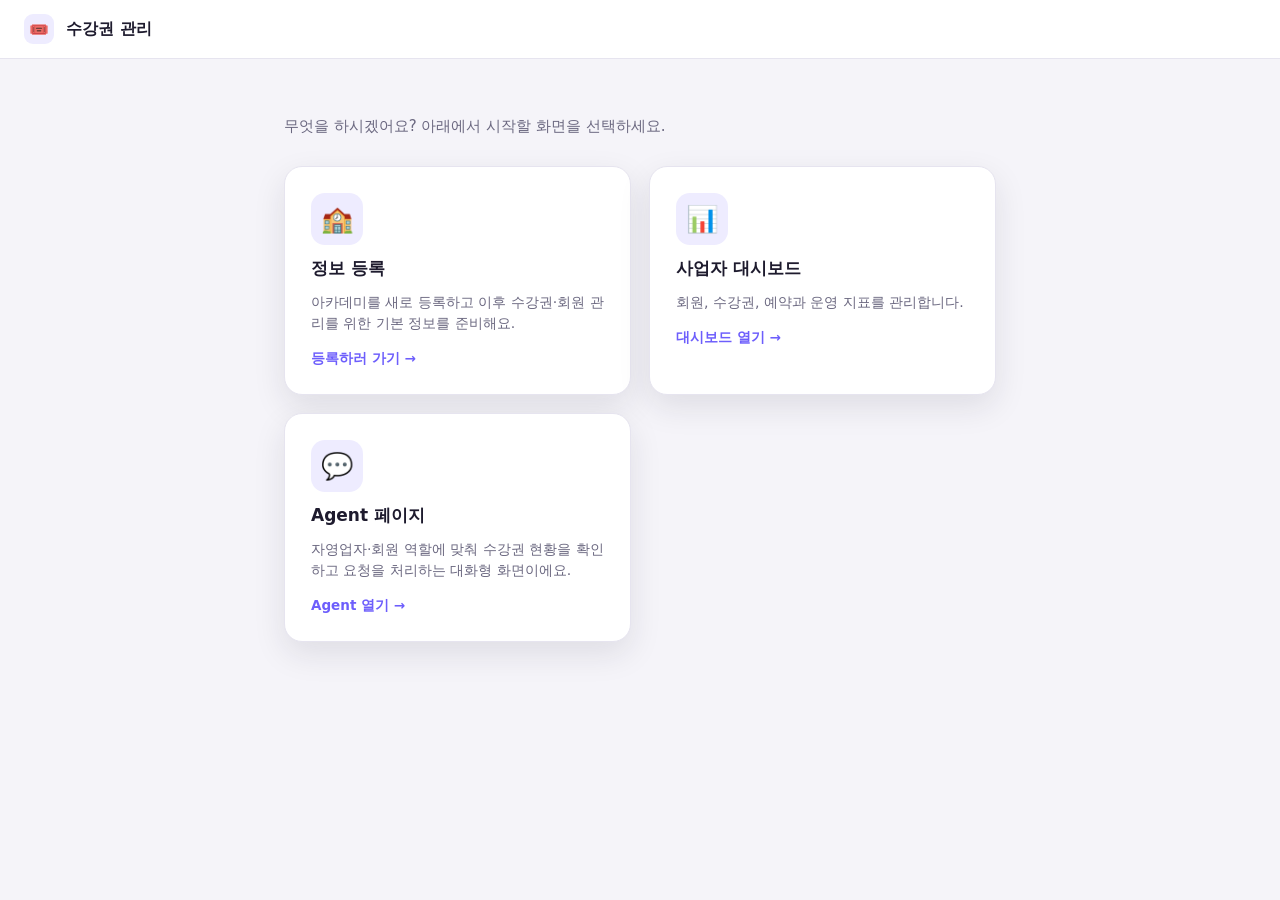
==== commit aa5dfbec: "feat: 1st UI update" ====
--- a/frontend/index.html
+++ b/frontend/index.html
@@ -23,6 +23,13 @@
         <span class="nav-card__cta">등록하러 가기 →</span>
       </a>
 
+      <a class="nav-card" href="pages/dashboard.html">
+        <span class="nav-card__icon" aria-hidden="true">📊</span>
+        <span class="nav-card__name">사업자 대시보드</span>
+        <span class="nav-card__desc">회원, 수강권, 예약과 운영 지표를 관리합니다.</span>
+        <span class="nav-card__cta">대시보드 열기 →</span>
+      </a>
+
       <a class="nav-card" href="pages/agent.html">
         <span class="nav-card__icon" aria-hidden="true">💬</span>
         <span class="nav-card__name">Agent 페이지</span>
--- a/frontend/assets/styles.css
+++ b/frontend/assets/styles.css
@@ -173,6 +173,37 @@
 
 .field__error[hidden] { display: none; }
 
+/* select 도 .input 스타일을 공유하되 화살표 여백을 확보 */
+select.input {
+  appearance: none;
+  -webkit-appearance: none;
+  padding-right: 36px;
+  background-image: url("data:image/svg+xml;utf8,<svg xmlns='http://www.w3.org/2000/svg' width='12' height='8' viewBox='0 0 12 8'><path d='M1 1l5 5 5-5' fill='none' stroke='%236b6880' stroke-width='1.6' stroke-linecap='round'/></svg>");
+  background-repeat: no-repeat;
+  background-position: right 13px center;
+}
+
+select.input:disabled {
+  opacity: 0.6;
+  cursor: not-allowed;
+}
+
+/* 섹션 구분선 */
+.panel + .panel { margin-top: 20px; }
+
+.panel__title {
+  margin: 0 0 4px;
+  font-size: 16px;
+  font-weight: 700;
+}
+
+.panel__desc {
+  margin: 0 0 20px;
+  font-size: 13.5px;
+  line-height: 1.5;
+  color: var(--color-muted);
+}
+
 .form-actions {
   display: flex;
   align-items: center;
@@ -425,6 +456,20 @@
   overflow-y: auto;
 }
 
+/* 계정 선택 화면 */
+.account-view {
+  padding: 26px 24px;
+  gap: 2px;
+  overflow-y: auto;
+}
+
+.account-view__lead {
+  margin: 2px 2px 20px;
+  color: var(--color-muted);
+  font-size: 15px;
+  line-height: 1.5;
+}
+
 .role-view__lead {
   margin: 6px 2px 2px;
   color: var(--color-muted);
@@ -491,10 +536,234 @@
   color: var(--color-muted);
 }
 
-/* 채팅 메시지 영역 */
+/* 관리 섹션 + 채팅을 담는 영역.
+   자기 자신은 스크롤하지 않고, 남는 높이를 채팅창(.card__body)에 넘긴다. */
+.agent-scroll {
+  flex: 1;
+  min-height: 0;
+  overflow: hidden;
+  display: flex;
+  flex-direction: column;
+}
+
+/* ===== 사업자: 수강권 정보 관리 (채팅 위쪽) ===== */
+.pass-panel {
+  flex: 0 0 auto;
+  padding: 14px 16px 12px;
+  border-bottom: 1px solid var(--color-border);
+  background: #fbfaff;
+}
+
+.pass-panel[hidden] { display: none; }
+
+.pass-panel__head {
+  display: flex;
+  align-items: center;
+  justify-content: space-between;
+  gap: 12px;
+  margin-bottom: 12px;
+}
+
+.pass-panel__title {
+  margin: 0;
+  font-size: 14px;
+  font-weight: 700;
+}
+
+/* 맨 오른쪽 + 버튼 */
+.pass-add-btn {
+  flex-shrink: 0;
+  display: inline-flex;
+  align-items: center;
+  justify-content: center;
+  width: 30px;
+  height: 30px;
+  border: 1px solid var(--color-border);
+  border-radius: 9px;
+  background: var(--color-surface);
+  color: var(--color-brand);
+  font-size: 20px;
+  line-height: 1;
+  cursor: pointer;
+  transition: background 0.15s ease, border-color 0.15s ease;
+}
+
+.pass-add-btn:hover {
+  background: var(--color-brand-soft);
+  border-color: var(--color-brand);
+}
+
+.pass-add-btn:focus-visible {
+  outline: 2px solid var(--color-brand);
+  outline-offset: 2px;
+}
+
+/* 좌우 스크롤 카드 행 */
+.pass-scroll {
+  display: flex;
+  gap: 12px;
+  overflow-x: auto;
+  padding-bottom: 6px;
+  scrollbar-width: thin;
+}
+
+.pass-scroll__empty {
+  color: var(--color-muted);
+  font-size: 13px;
+  padding: 8px 2px;
+}
+
+/* 수강권 카드 */
+.pass-card {
+  flex: 0 0 auto;
+  width: 190px;
+  display: flex;
+  flex-direction: column;
+  gap: 8px;
+  padding: 14px;
+  border: 1px solid var(--color-border);
+  border-radius: 12px;
+  background: var(--color-surface);
+}
+
+/* 순서 변경 버튼 행 */
+.pass-card__move {
+  display: flex;
+  justify-content: space-between;
+  gap: 6px;
+}
+
+.pass-move-btn {
+  flex: 1;
+  padding: 3px 0;
+  border: 1px solid var(--color-border);
+  border-radius: 7px;
+  background: var(--color-bg);
+  color: var(--color-muted);
+  font-size: 12px;
+  line-height: 1;
+  cursor: pointer;
+  transition: background 0.15s ease, color 0.15s ease;
+}
+
+.pass-move-btn:hover:not(:disabled) {
+  background: var(--color-brand-soft);
+  color: var(--color-brand);
+}
+
+.pass-move-btn:disabled {
+  opacity: 0.35;
+  cursor: not-allowed;
+}
+
+.pass-move-btn:focus-visible {
+  outline: 2px solid var(--color-brand);
+  outline-offset: 2px;
+}
+
+.pass-card__name {
+  font-size: 14px;
+  font-weight: 700;
+  word-break: break-word;
+}
+
+.pass-card__meta {
+  display: flex;
+  flex-direction: column;
+  gap: 3px;
+  font-size: 12.5px;
+  color: var(--color-muted);
+}
+
+.pass-card__price {
+  font-size: 13.5px;
+  font-weight: 600;
+  color: var(--color-brand);
+}
+
+.pass-card__desc {
+  font-size: 12px;
+  line-height: 1.4;
+  color: var(--color-muted);
+  white-space: pre-wrap;
+  word-break: break-word;
+}
+
+/* 생성용(입력) 카드 */
+.pass-card--form {
+  width: 230px;
+  gap: 8px;
+  border-style: dashed;
+  border-color: var(--color-brand);
+  background: var(--color-surface);
+}
+
+.pass-card--form .input {
+  padding: 8px 10px;
+  font-size: 13px;
+}
+
+.pass-card--form textarea.input {
+  resize: vertical;
+  min-height: 48px;
+}
+
+.pass-card__actions {
+  display: flex;
+  gap: 8px;
+  margin-top: 2px;
+}
+
+.pass-card__actions .btn {
+  flex: 1;
+  padding: 8px 10px;
+  font-size: 13px;
+}
+
+.btn--ghost {
+  background: var(--color-bg);
+  color: var(--color-text);
+  border-color: var(--color-border);
+}
+
+.btn--ghost:hover { background: var(--color-brand-soft); }
+
+.btn--danger {
+  background: var(--color-error-bg);
+  color: var(--color-error-text);
+  border-color: var(--color-error-border);
+}
+
+.btn--danger:hover { opacity: 0.9; }
+
+/* 실제 카드의 수정/삭제 버튼 행(카드 하단 정렬) */
+.pass-card__tools {
+  display: flex;
+  gap: 6px;
+  margin-top: auto;
+  padding-top: 4px;
+}
+
+.pass-card__tools .btn {
+  flex: 1;
+  padding: 6px 8px;
+  font-size: 12.5px;
+}
+
+.pass-card__error {
+  font-size: 12px;
+  color: var(--color-error-text);
+}
+
+.pass-card__error[hidden] { display: none; }
+
+/* 채팅 메시지 영역: 높이는 남는 공간으로 고정되고, 내역이 쌓이면 안에서 스크롤된다. */
 .card__body {
-  flex: 1;
+  flex: 1 1 auto;
+  min-height: 0;
   overflow-y: auto;
+  overscroll-behavior: contain;
+  scrollbar-width: thin;
   padding: 18px;
   display: flex;
   flex-direction: column;
@@ -586,6 +855,483 @@
   outline-offset: 2px;
 }
 
+/* =========================================================
+   사업자 운영 대시보드 (pages/dashboard.html)
+   ========================================================= */
+.dash {
+  max-width: 1080px;
+  margin: 0 auto;
+  padding: 24px 24px 96px;
+}
+
+/* 아카데미 선택 줄 */
+.dash-bar {
+  display: flex;
+  flex-wrap: wrap;
+  align-items: flex-end;
+  gap: 12px;
+  padding: 16px 18px;
+  background: var(--color-surface);
+  border: 1px solid var(--color-border);
+  border-radius: var(--radius-card);
+  box-shadow: var(--shadow-card);
+}
+
+.dash-bar__field {
+  flex: 1 1 260px;
+  min-width: 200px;
+}
+
+.dash-bar__status {
+  flex: 1 1 100%;
+  font-size: 13px;
+  color: var(--color-muted);
+}
+
+.dash-bar__status--error { color: var(--color-error-text); }
+
+/* 탭 내비게이션 */
+.tabs {
+  display: flex;
+  gap: 6px;
+  margin: 18px 0 16px;
+  overflow-x: auto;
+  scrollbar-width: thin;
+}
+
+.tab {
+  flex: 0 0 auto;
+  padding: 9px 14px;
+  border: 1px solid var(--color-border);
+  border-radius: 999px;
+  background: var(--color-surface);
+  color: var(--color-muted);
+  font: inherit;
+  font-size: 13.5px;
+  font-weight: 600;
+  cursor: pointer;
+  white-space: nowrap;
+}
+
+.tab:hover { border-color: var(--color-brand); color: var(--color-text); }
+
+.tab:focus-visible {
+  outline: 2px solid var(--color-brand);
+  outline-offset: 2px;
+}
+
+.tab[aria-selected="true"] {
+  background: var(--color-brand);
+  border-color: var(--color-brand);
+  color: #fff;
+}
+
+.tab-panel[hidden] { display: none; }
+
+/* 섹션 카드 */
+.section {
+  background: var(--color-surface);
+  border: 1px solid var(--color-border);
+  border-radius: var(--radius-card);
+  box-shadow: var(--shadow-card);
+  padding: 20px;
+}
+
+.section + .section { margin-top: 18px; }
+
+.section__head {
+  display: flex;
+  flex-wrap: wrap;
+  align-items: baseline;
+  justify-content: space-between;
+  gap: 8px;
+  margin-bottom: 14px;
+}
+
+.section__title { margin: 0; font-size: 15px; font-weight: 700; }
+
+.section__desc {
+  margin: 0;
+  font-size: 12.5px;
+  line-height: 1.5;
+  color: var(--color-muted);
+}
+
+/* 기간 선택 칩 */
+.chip-row {
+  display: flex;
+  flex-wrap: wrap;
+  align-items: center;
+  gap: 8px;
+  margin-bottom: 14px;
+}
+
+.chip {
+  padding: 7px 12px;
+  border: 1px solid var(--color-border);
+  border-radius: 999px;
+  background: var(--color-bg);
+  color: var(--color-muted);
+  font: inherit;
+  font-size: 13px;
+  font-weight: 600;
+  cursor: pointer;
+}
+
+.chip:hover { border-color: var(--color-brand); color: var(--color-text); }
+
+.chip:focus-visible {
+  outline: 2px solid var(--color-brand);
+  outline-offset: 2px;
+}
+
+.chip[aria-pressed="true"] {
+  background: var(--color-brand-soft);
+  border-color: var(--color-brand);
+  color: var(--color-brand);
+}
+
+.chip-row__dates {
+  display: flex;
+  align-items: center;
+  gap: 6px;
+  font-size: 13px;
+  color: var(--color-muted);
+}
+
+.chip-row__dates .input {
+  width: auto;
+  padding: 7px 10px;
+  font-size: 13px;
+}
+
+.chip-row select.input { width: auto; }
+
+/* 검색 필터 격자 */
+.filter-grid {
+  display: grid;
+  grid-template-columns: repeat(auto-fill, minmax(180px, 1fr));
+  gap: 12px;
+}
+
+.filter-grid .field__label { margin-bottom: 6px; }
+
+/* 확인 대화상자 본문 */
+.confirm-message {
+  margin: 0;
+  white-space: pre-line;
+  font-size: 14px;
+  line-height: 1.6;
+}
+
+/* KPI 타일 */
+.kpi-grid {
+  display: grid;
+  grid-template-columns: repeat(auto-fill, minmax(160px, 1fr));
+  gap: 12px;
+}
+
+.kpi {
+  padding: 14px;
+  border: 1px solid var(--color-border);
+  border-radius: 12px;
+  background: var(--color-bg);
+}
+
+.kpi--accent {
+  background: var(--color-brand-soft);
+  border-color: #d9d4ff;
+}
+
+.kpi__label {
+  display: block;
+  font-size: 12.5px;
+  color: var(--color-muted);
+}
+
+.kpi__value {
+  display: block;
+  margin-top: 6px;
+  font-size: 22px;
+  font-weight: 700;
+  letter-spacing: -0.5px;
+}
+
+.kpi__hint {
+  display: block;
+  margin-top: 4px;
+  font-size: 11.5px;
+  color: var(--color-muted);
+}
+
+/* 표 */
+.table-wrap {
+  overflow-x: auto;
+  scrollbar-width: thin;
+}
+
+.table {
+  width: 100%;
+  border-collapse: collapse;
+  font-size: 13.5px;
+}
+
+.table th,
+.table td {
+  padding: 10px 12px;
+  border-bottom: 1px solid var(--color-border);
+  text-align: left;
+  white-space: nowrap;
+}
+
+.table th {
+  font-size: 12.5px;
+  font-weight: 700;
+  color: var(--color-muted);
+  background: var(--color-bg);
+}
+
+.table tbody tr:hover { background: #faf9ff; }
+
+.table td--num { text-align: right; font-variant-numeric: tabular-nums; }
+
+.table td--wrap { white-space: normal; min-width: 160px; }
+
+/* 상태 배지 */
+.badge {
+  display: inline-flex;
+  align-items: center;
+  gap: 4px;
+  padding: 3px 9px;
+  border: 1px solid var(--color-border);
+  border-radius: 999px;
+  background: var(--color-bg);
+  font-size: 12px;
+  font-weight: 600;
+  color: var(--color-muted);
+}
+
+.badge--reserved {
+  background: var(--color-brand-soft);
+  border-color: #d9d4ff;
+  color: var(--color-brand);
+}
+
+.badge--completed {
+  background: var(--color-success-bg);
+  border-color: var(--color-success-border);
+  color: var(--color-success-text);
+}
+
+.badge--cancelled {
+  background: var(--color-error-bg);
+  border-color: var(--color-error-border);
+  color: var(--color-error-text);
+}
+
+.badge--warn {
+  background: #fff6e8;
+  border-color: #f4dcb4;
+  color: #8a5a06;
+}
+
+/* 행 안의 작은 버튼 */
+.row-actions {
+  display: flex;
+  flex-wrap: wrap;
+  gap: 6px;
+}
+
+.btn--sm {
+  padding: 6px 10px;
+  font-size: 12.5px;
+  border-radius: 8px;
+}
+
+/* 목록 상태 표시 */
+.state {
+  padding: 18px 4px;
+  font-size: 13.5px;
+  line-height: 1.6;
+  color: var(--color-muted);
+}
+
+.state--error { color: var(--color-error-text); }
+
+.state[hidden] { display: none; }
+
+/* 페이지네이션 */
+.pager {
+  display: flex;
+  align-items: center;
+  gap: 10px;
+  margin-top: 14px;
+  font-size: 13px;
+  color: var(--color-muted);
+}
+
+.pager__spacer { flex: 1; }
+
+/* CSS 막대 그래프(외부 차트 라이브러리를 쓰지 않는다) */
+.bar-chart {
+  display: flex;
+  flex-direction: column;
+  gap: 7px;
+}
+
+.bar-row {
+  display: grid;
+  grid-template-columns: minmax(88px, 148px) 1fr auto;
+  align-items: center;
+  gap: 10px;
+  font-size: 12.5px;
+}
+
+.bar-row__label {
+  color: var(--color-muted);
+  overflow: hidden;
+  text-overflow: ellipsis;
+  white-space: nowrap;
+}
+
+.bar-row__track {
+  height: 12px;
+  border-radius: 999px;
+  background: var(--color-bg);
+  overflow: hidden;
+}
+
+.bar-row__fill {
+  height: 100%;
+  border-radius: 999px;
+  background: var(--color-brand);
+  min-width: 2px;
+}
+
+.bar-row__fill--soft { background: #b7afff; }
+
+.bar-row__value {
+  font-variant-numeric: tabular-nums;
+  font-weight: 600;
+}
+
+/* 드로어(수강생 상세 · 입력 폼) */
+.drawer {
+  width: min(560px, 100%);
+  max-width: 100%;
+  max-height: 88vh;
+  padding: 0;
+  border: 1px solid var(--color-border);
+  border-radius: var(--radius-card);
+  background: var(--color-surface);
+  color: var(--color-text);
+  box-shadow: var(--shadow-card);
+}
+
+.drawer::backdrop { background: rgba(30, 27, 46, 0.42); }
+
+.drawer__head {
+  display: flex;
+  align-items: center;
+  justify-content: space-between;
+  gap: 12px;
+  padding: 16px 18px;
+  border-bottom: 1px solid var(--color-border);
+}
+
+.drawer__title { margin: 0; font-size: 16px; font-weight: 700; }
+
+.drawer__close {
+  border: 1px solid var(--color-border);
+  border-radius: 9px;
+  background: var(--color-bg);
+  color: var(--color-muted);
+  font: inherit;
+  font-size: 15px;
+  line-height: 1;
+  padding: 6px 10px;
+  cursor: pointer;
+}
+
+.drawer__close:hover { background: var(--color-brand-soft); }
+
+.drawer__close:focus-visible {
+  outline: 2px solid var(--color-brand);
+  outline-offset: 2px;
+}
+
+.drawer__body {
+  padding: 18px;
+  overflow-y: auto;
+  max-height: calc(88vh - 128px);
+}
+
+.drawer__foot {
+  display: flex;
+  justify-content: flex-end;
+  gap: 8px;
+  padding: 12px 18px;
+  border-top: 1px solid var(--color-border);
+}
+
+/* 상세 정보 목록 */
+.detail-grid {
+  margin: 0 0 16px;
+  display: grid;
+  grid-template-columns: auto 1fr;
+  gap: 6px 14px;
+  font-size: 13.5px;
+}
+
+.detail-grid dt { color: var(--color-muted); }
+.detail-grid dd { margin: 0; word-break: break-word; }
+
+.subsection {
+  margin-top: 18px;
+  padding-top: 16px;
+  border-top: 1px solid var(--color-border);
+}
+
+.subsection__title {
+  margin: 0 0 10px;
+  font-size: 13.5px;
+  font-weight: 700;
+}
+
+.mini-list {
+  display: flex;
+  flex-direction: column;
+  gap: 8px;
+  font-size: 13px;
+}
+
+.mini-list__item {
+  padding: 10px 12px;
+  border: 1px solid var(--color-border);
+  border-radius: 10px;
+  background: var(--color-bg);
+}
+
+.mini-list__title { font-weight: 600; }
+
+.mini-list__meta {
+  margin-top: 3px;
+  font-size: 12.5px;
+  color: var(--color-muted);
+}
+
+/* 도움말 문구 */
+.note {
+  margin: 12px 0 0;
+  padding: 10px 12px;
+  border: 1px solid var(--color-border);
+  border-radius: 10px;
+  background: var(--color-bg);
+  font-size: 12.5px;
+  line-height: 1.55;
+  color: var(--color-muted);
+}
+
 /* ===== 반응형 ===== */
 @media (max-width: 720px) {
   .home-grid { grid-template-columns: 1fr; }
@@ -594,5 +1340,16 @@
   .page { padding: 24px 16px 96px; }
   .home { padding: 36px 16px; }
   .agent-wrap { padding: 20px 16px 48px; }
-  .card { height: auto; min-height: 560px; }
-}
+  /* 채팅창 내부 스크롤이 동작하려면 카드 높이가 확정돼야 한다(auto 금지). */
+  .card { height: calc(100vh - 150px); min-height: 480px; }
+
+  .dash { padding: 18px 14px 72px; }
+  .section { padding: 16px 14px; }
+  .kpi-grid { grid-template-columns: repeat(auto-fill, minmax(140px, 1fr)); }
+  .kpi__value { font-size: 19px; }
+  .bar-row { grid-template-columns: minmax(72px, 110px) 1fr auto; }
+  .drawer { width: 100%; max-height: 92vh; }
+  .drawer__body { max-height: calc(92vh - 128px); }
+  .detail-grid { grid-template-columns: 1fr; gap: 2px 0; }
+  .detail-grid dd { margin-bottom: 8px; }
+}
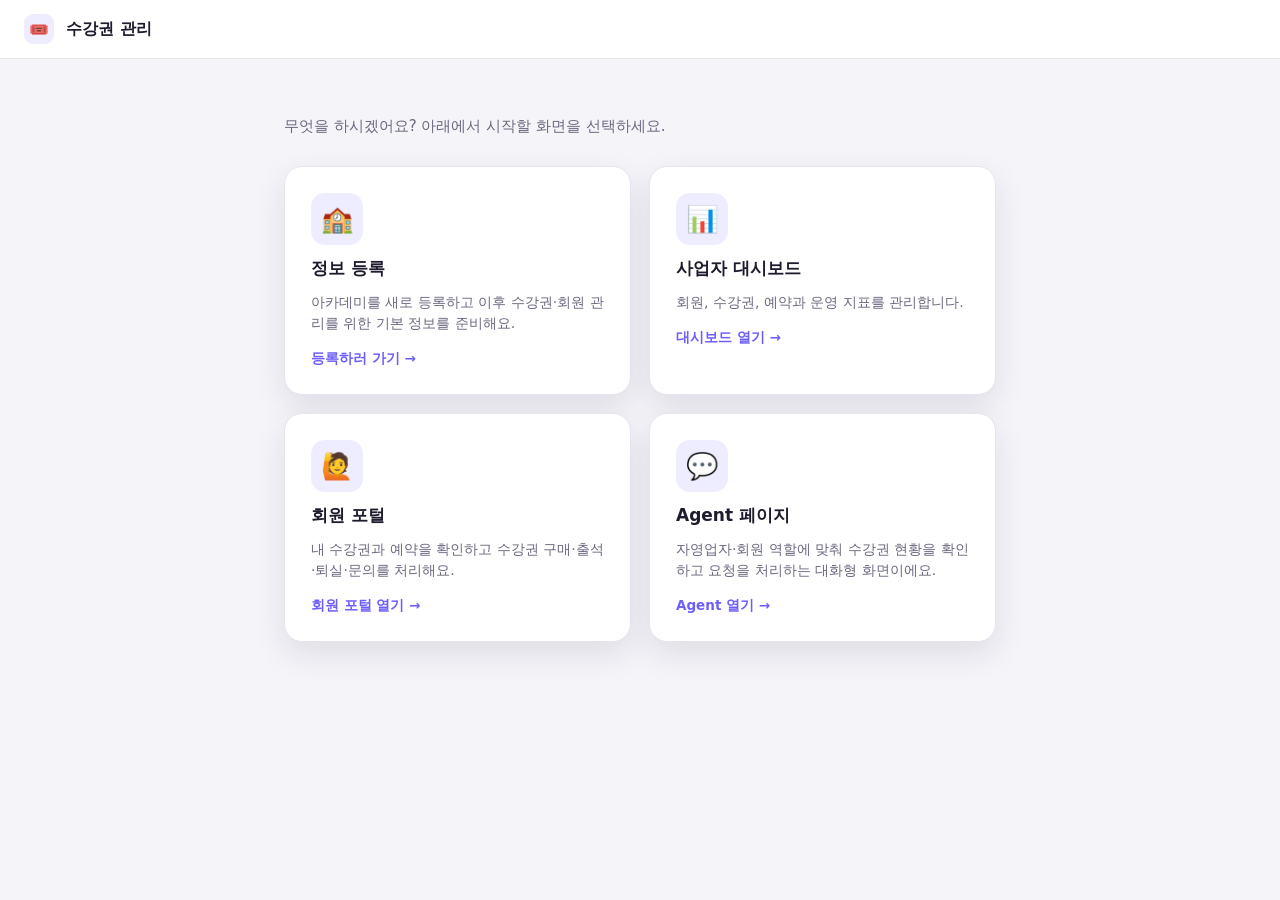
==== commit 34cf0ec1: "feat: 수강생 UI 프론트 구축" ====
--- a/frontend/index.html
+++ b/frontend/index.html
@@ -30,6 +30,13 @@
         <span class="nav-card__cta">대시보드 열기 →</span>
       </a>
 
+      <a class="nav-card" href="pages/member.html">
+        <span class="nav-card__icon" aria-hidden="true">🙋</span>
+        <span class="nav-card__name">회원 포털</span>
+        <span class="nav-card__desc">내 수강권과 예약을 확인하고 수강권 구매·출석·퇴실·문의를 처리해요.</span>
+        <span class="nav-card__cta">회원 포털 열기 →</span>
+      </a>
+
       <a class="nav-card" href="pages/agent.html">
         <span class="nav-card__icon" aria-hidden="true">💬</span>
         <span class="nav-card__name">Agent 페이지</span>
--- a/frontend/assets/styles.css
+++ b/frontend/assets/styles.css
@@ -1064,6 +1064,388 @@
   color: var(--color-muted);
 }
 
+/* =========================================================
+   회원 포털 (pages/member.html)
+   ========================================================= */
+.portal-bar {
+  display: flex;
+  flex-wrap: wrap;
+  align-items: center;
+  gap: 12px;
+  padding: 16px 18px;
+  background: var(--color-surface);
+  border: 1px solid var(--color-border);
+  border-radius: var(--radius-card);
+  box-shadow: var(--shadow-card);
+}
+
+.portal-bar__who {
+  flex: 1 1 240px;
+  min-width: 0;
+}
+
+.portal-bar__academy {
+  display: block;
+  font-size: 12.5px;
+  color: var(--color-muted);
+}
+
+.portal-bar__name {
+  display: block;
+  margin-top: 2px;
+  font-size: 17px;
+  font-weight: 700;
+}
+
+.portal-bar__actions {
+  display: flex;
+  flex-wrap: wrap;
+  gap: 8px;
+}
+
+/* 상품 카드 격자 */
+.product-grid {
+  display: grid;
+  grid-template-columns: repeat(auto-fill, minmax(230px, 1fr));
+  gap: 12px;
+}
+
+.product-card {
+  display: flex;
+  flex-direction: column;
+  gap: 8px;
+  padding: 16px;
+  border: 1px solid var(--color-border);
+  border-radius: 12px;
+  background: var(--color-bg);
+}
+
+.product-card__name {
+  font-size: 14.5px;
+  font-weight: 700;
+  word-break: break-word;
+}
+
+.product-card__desc {
+  font-size: 12.5px;
+  line-height: 1.5;
+  color: var(--color-muted);
+  white-space: pre-wrap;
+  word-break: break-word;
+}
+
+.product-card__meta {
+  display: flex;
+  flex-direction: column;
+  gap: 3px;
+  font-size: 12.5px;
+  color: var(--color-muted);
+}
+
+.product-card__price {
+  font-size: 15px;
+  font-weight: 700;
+  color: var(--color-brand);
+}
+
+.product-card__buy {
+  margin-top: auto;
+}
+
+/* 내 수강권 카드 */
+.owned-card {
+  display: flex;
+  flex-direction: column;
+  gap: 8px;
+  padding: 16px;
+  border: 1px solid var(--color-border);
+  border-radius: 12px;
+  background: var(--color-surface);
+}
+
+.owned-card--muted { background: var(--color-bg); }
+
+.owned-card__head {
+  display: flex;
+  align-items: center;
+  justify-content: space-between;
+  gap: 8px;
+}
+
+.owned-card__name { font-size: 14.5px; font-weight: 700; }
+
+.owned-card__bar {
+  height: 8px;
+  border-radius: 999px;
+  background: var(--color-bg);
+  overflow: hidden;
+}
+
+.owned-card__fill {
+  height: 100%;
+  border-radius: 999px;
+  background: var(--color-brand);
+}
+
+.owned-card__grid {
+  display: grid;
+  grid-template-columns: auto 1fr;
+  gap: 3px 12px;
+  margin: 0;
+  font-size: 12.5px;
+}
+
+.owned-card__grid dt { color: var(--color-muted); }
+.owned-card__grid dd { margin: 0; }
+
+/* 예약 카드 목록 */
+.reservation-card {
+  display: flex;
+  flex-direction: column;
+  gap: 6px;
+  padding: 14px 16px;
+  border: 1px solid var(--color-border);
+  border-radius: 12px;
+  background: var(--color-surface);
+}
+
+.reservation-card--active {
+  border-color: var(--color-brand);
+  background: var(--color-brand-soft);
+}
+
+.reservation-card__head {
+  display: flex;
+  align-items: center;
+  justify-content: space-between;
+  gap: 8px;
+}
+
+.reservation-card__title { font-size: 14px; font-weight: 700; }
+
+.reservation-card__time {
+  font-size: 13px;
+  font-variant-numeric: tabular-nums;
+}
+
+.reservation-card__meta {
+  font-size: 12.5px;
+  color: var(--color-muted);
+}
+
+/* 문의 대화 */
+.thread {
+  display: flex;
+  flex-direction: column;
+  gap: 10px;
+}
+
+.thread__item {
+  max-width: 82%;
+  padding: 10px 14px;
+  border-radius: 14px;
+  font-size: 13.5px;
+  line-height: 1.55;
+  white-space: pre-wrap;
+  word-break: break-word;
+}
+
+.thread__item--student {
+  align-self: flex-end;
+  background: var(--color-brand);
+  color: #fff;
+  border-bottom-right-radius: 4px;
+}
+
+.thread__item--academy {
+  align-self: flex-start;
+  background: var(--color-bg);
+  border: 1px solid var(--color-border);
+  border-bottom-left-radius: 4px;
+}
+
+.thread__time {
+  display: block;
+  margin-top: 4px;
+  font-size: 11px;
+  opacity: 0.75;
+}
+
+/* 상태 배지 추가분 */
+.badge--checked-in {
+  background: #eaf3ff;
+  border-color: #c3dcff;
+  color: #1d4ed8;
+}
+
+.badge--open {
+  background: #fff6e8;
+  border-color: #f4dcb4;
+  color: #8a5a06;
+}
+
+.badge--answered {
+  background: var(--color-success-bg);
+  border-color: var(--color-success-border);
+  color: var(--color-success-text);
+}
+
+.badge--closed {
+  background: var(--color-bg);
+  border-color: var(--color-border);
+  color: var(--color-muted);
+}
+
+/* 월간 수강 일정 달력 */
+.calendar__nav {
+  display: flex;
+  flex-wrap: wrap;
+  gap: 6px;
+}
+
+.calendar__month {
+  margin: 0 0 12px;
+  font-size: 14px;
+  font-weight: 700;
+}
+
+.calendar__grid {
+  display: grid;
+  grid-template-columns: repeat(7, minmax(0, 1fr));
+  gap: 6px;
+}
+
+.calendar__weekdays {
+  margin-bottom: 6px;
+}
+
+.calendar__weekday {
+  padding: 4px 0;
+  text-align: center;
+  font-size: 12px;
+  font-weight: 700;
+  color: var(--color-muted);
+}
+
+.calendar__weekday--sun { color: #c2415a; }
+.calendar__weekday--sat { color: #3b6fd4; }
+
+.calendar-day {
+  display: flex;
+  flex-direction: column;
+  gap: 5px;
+  min-height: 78px;
+  padding: 7px 8px;
+  border: 1px solid var(--color-border);
+  border-radius: 10px;
+  background: var(--color-surface);
+  font: inherit;
+  text-align: left;
+  cursor: pointer;
+  transition: border-color 0.15s ease, background 0.15s ease;
+}
+
+.calendar-day:hover { border-color: var(--color-brand); }
+
+.calendar-day:focus-visible {
+  outline: 2px solid var(--color-brand);
+  outline-offset: 2px;
+}
+
+.calendar-day--muted {
+  background: var(--color-bg);
+  opacity: 0.55;
+}
+
+.calendar-day--today {
+  border-color: var(--color-brand);
+  background: var(--color-brand-soft);
+}
+
+.calendar-day--selected {
+  box-shadow: inset 0 0 0 2px var(--color-brand);
+}
+
+.calendar-day__head {
+  display: flex;
+  align-items: center;
+  justify-content: space-between;
+  gap: 4px;
+}
+
+.calendar-day__number {
+  font-size: 13px;
+  font-weight: 700;
+  font-variant-numeric: tabular-nums;
+}
+
+.calendar-day--sun .calendar-day__number { color: #c2415a; }
+.calendar-day--sat .calendar-day__number { color: #3b6fd4; }
+
+.calendar-day__today {
+  padding: 1px 7px;
+  border-radius: 999px;
+  background: var(--color-brand);
+  color: #fff;
+  font-size: 10.5px;
+  font-weight: 700;
+  line-height: 1.5;
+}
+
+.calendar-day__counts {
+  display: flex;
+  flex-wrap: wrap;
+  gap: 3px;
+}
+
+.calendar-count {
+  padding: 1px 6px;
+  border: 1px solid transparent;
+  border-radius: 999px;
+  font-size: 10.5px;
+  font-weight: 700;
+  line-height: 1.6;
+  font-variant-numeric: tabular-nums;
+}
+
+.calendar-count--reserved {
+  background: #ffffff;
+  border-color: #d9d4ff;
+  color: var(--color-brand);
+}
+
+.calendar-count--completed {
+  background: var(--color-success-bg);
+  border-color: var(--color-success-border);
+  color: var(--color-success-text);
+}
+
+.calendar-count--cancelled {
+  background: var(--color-error-bg);
+  border-color: var(--color-error-border);
+  color: var(--color-error-text);
+}
+
+/* 선택한 날짜의 일정 목록 */
+.day-schedule {
+  margin-top: 18px;
+  padding-top: 16px;
+  border-top: 1px solid var(--color-border);
+}
+
+.day-schedule__title {
+  margin: 0 0 10px;
+  font-size: 13.5px;
+  font-weight: 700;
+}
+
+.mini-list__actions {
+  display: flex;
+  flex-wrap: wrap;
+  gap: 6px;
+  margin-top: 8px;
+}
+
 /* 표 */
 .table-wrap {
   overflow-x: auto;
@@ -1345,6 +1727,11 @@
 
   .dash { padding: 18px 14px 72px; }
   .section { padding: 16px 14px; }
+  .calendar__grid { gap: 4px; }
+  .calendar-day { min-height: 58px; padding: 5px; gap: 3px; }
+  .calendar-day__number { font-size: 12px; }
+  .calendar-day__today { padding: 0 5px; font-size: 9.5px; }
+  .calendar-count { padding: 0 4px; font-size: 9.5px; }
   .kpi-grid { grid-template-columns: repeat(auto-fill, minmax(140px, 1fr)); }
   .kpi__value { font-size: 19px; }
   .bar-row { grid-template-columns: minmax(72px, 110px) 1fr auto; }
@@ -1352,4 +1739,8 @@
   .drawer__body { max-height: calc(92vh - 128px); }
   .detail-grid { grid-template-columns: 1fr; gap: 2px 0; }
   .detail-grid dd { margin-bottom: 8px; }
-}
+  .product-grid { grid-template-columns: 1fr; }
+  .portal-bar__actions { width: 100%; }
+  .portal-bar__actions .btn { flex: 1; }
+  .thread__item { max-width: 92%; }
+}
